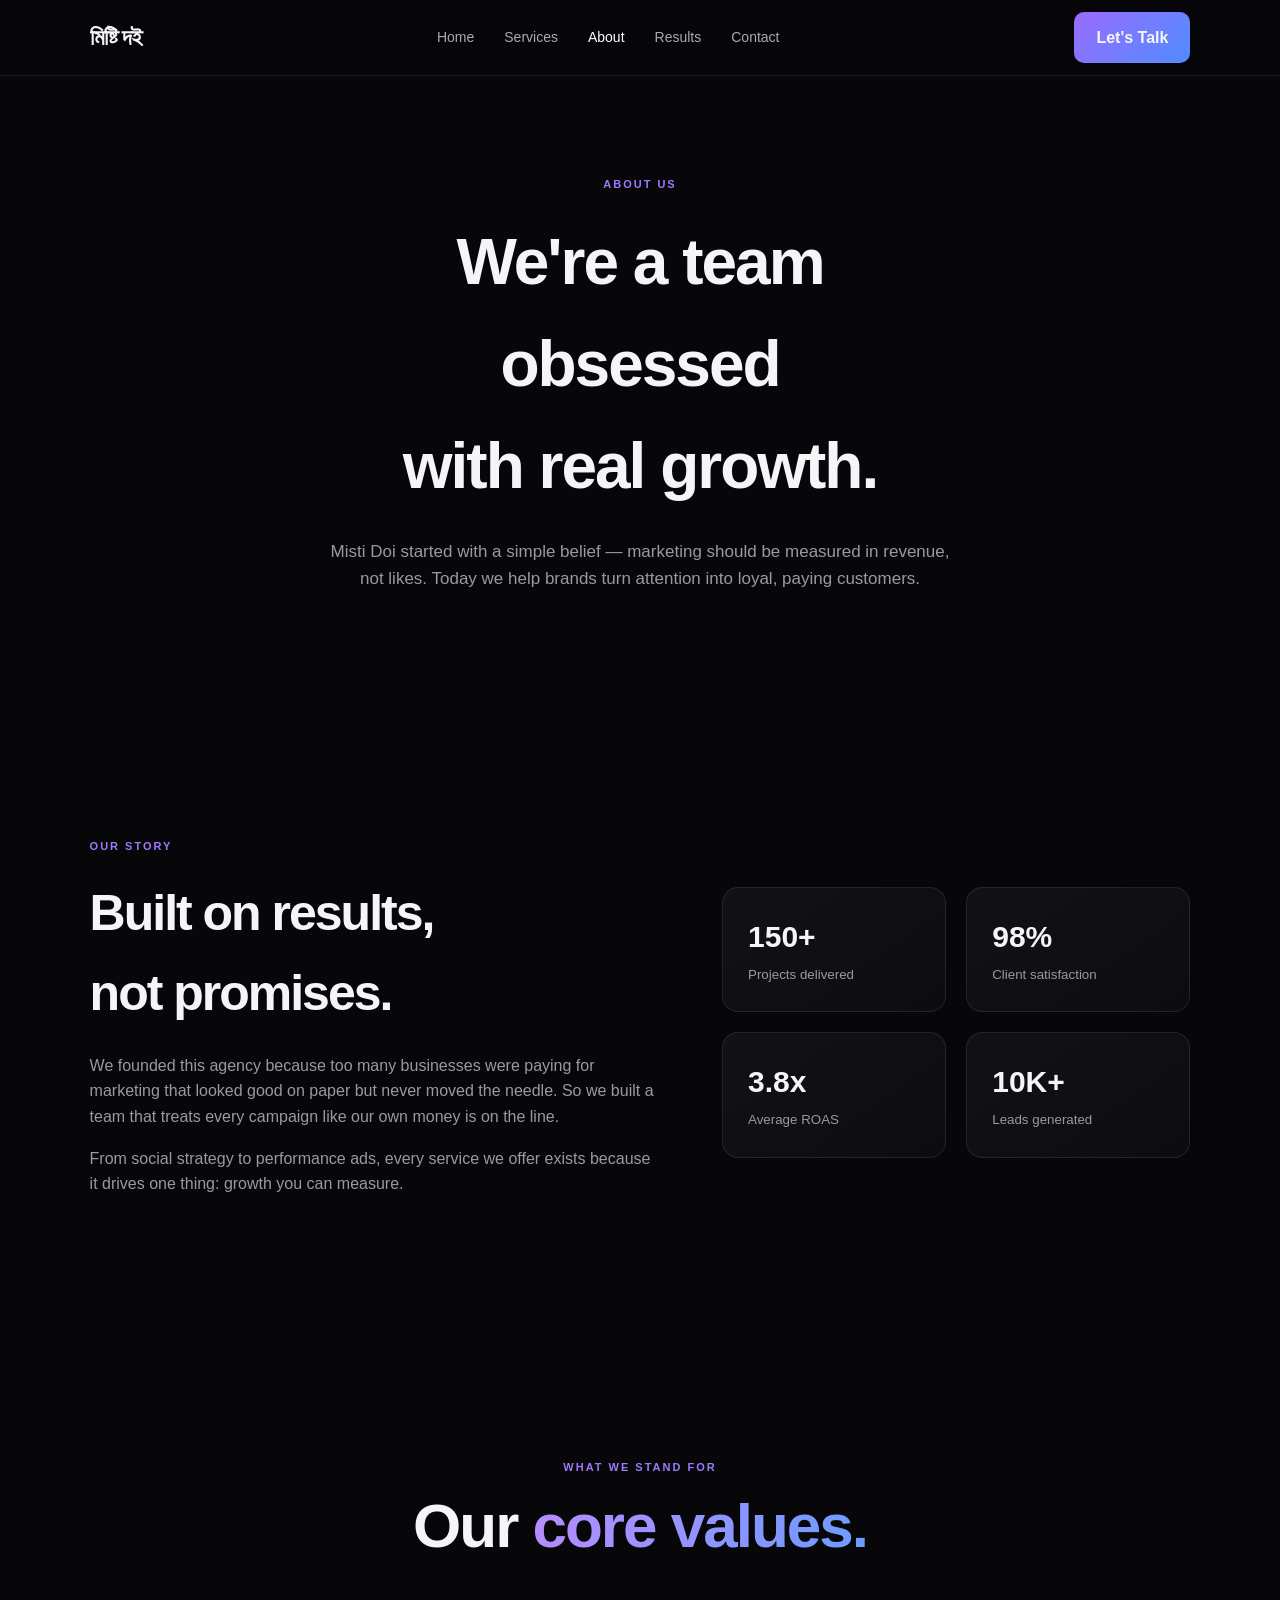
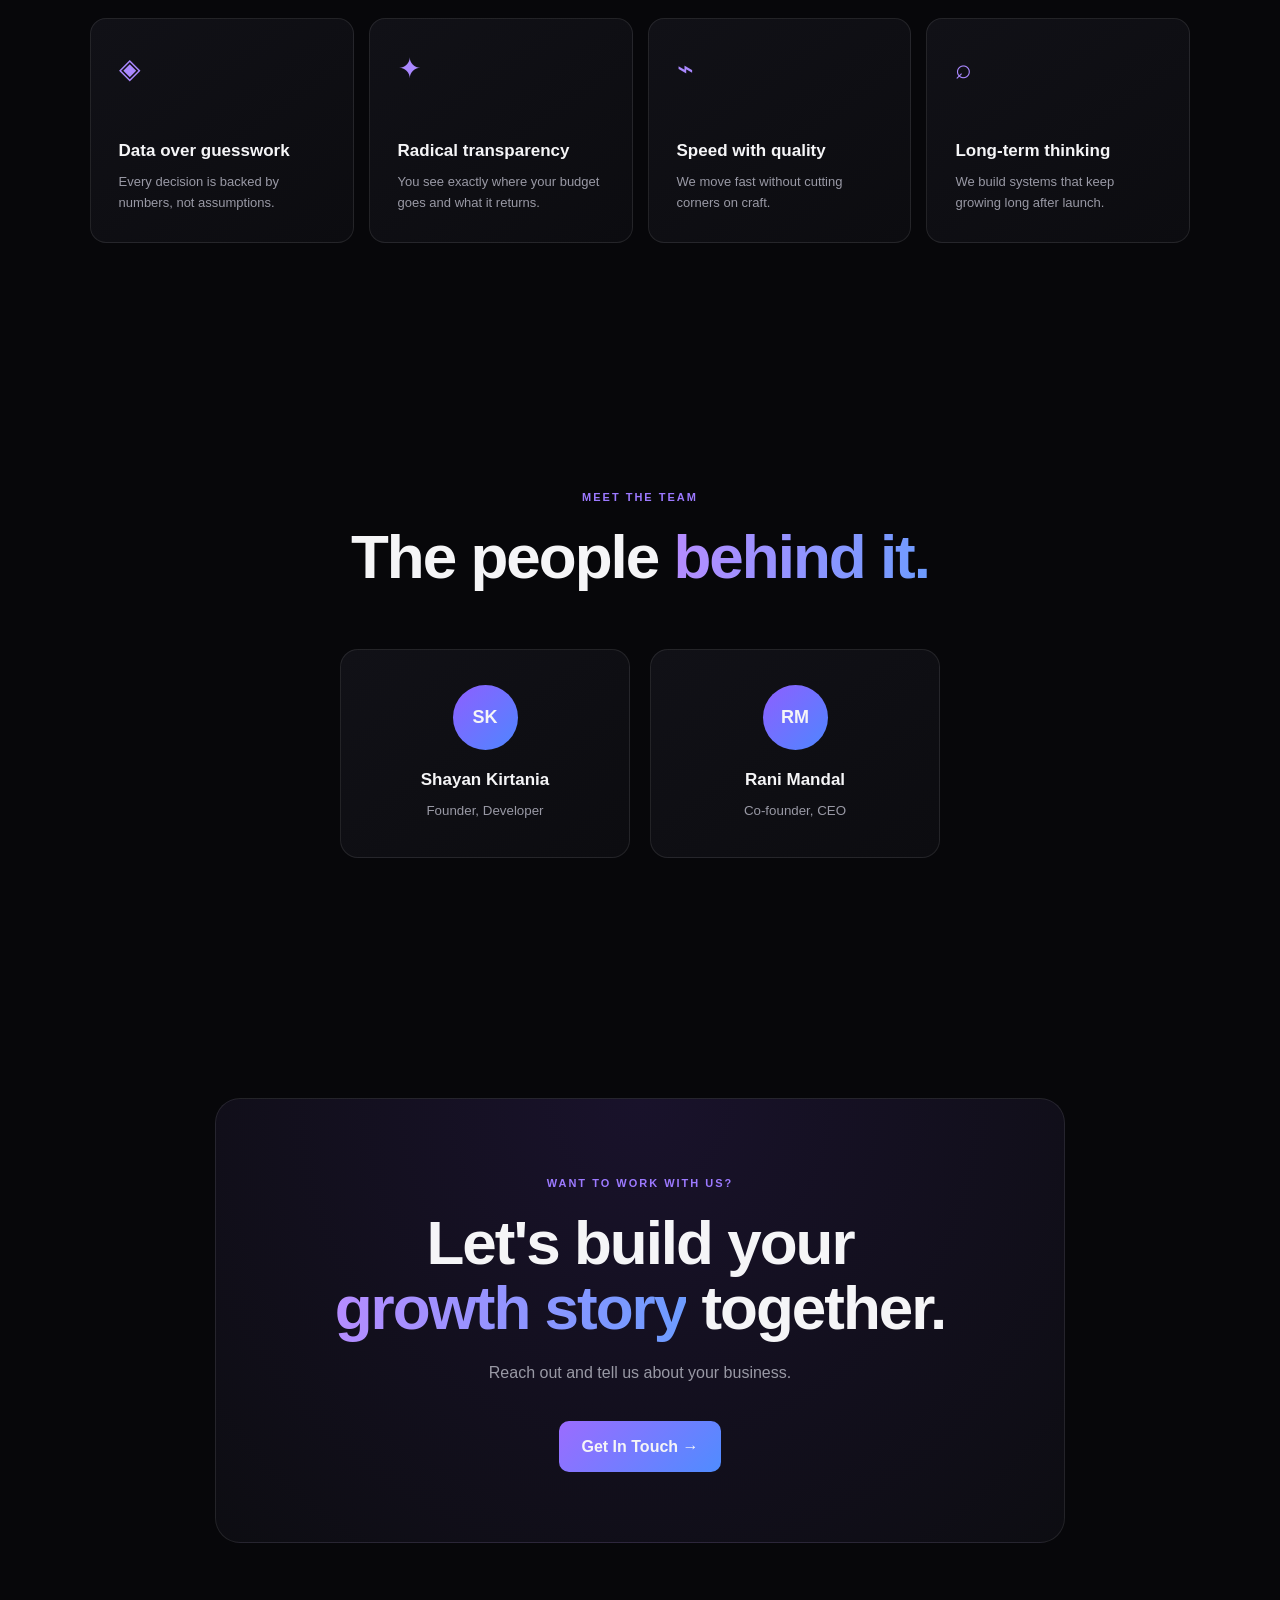
==== about.html @ 43135765 "Add dedicated About page" ====
<!DOCTYPE html>
<html lang="en">
<head>
    <meta charset="UTF-8">
    <meta name="viewport" content="width=device-width, initial-scale=1.0">
    <meta name="description" content="About Misti Doi - our story, mission and the team behind your growth.">
    <title>About Us — Misti Doi</title>
    <link rel="stylesheet" href="style.css">
</head>

<body>

<header class="navbar">
    <a href="index.html" class="logo">মিষ্টি দই</a>

    <nav id="nav">
        <a href="index.html#home">Home</a>
        <a href="index.html#services">Services</a>
        <a href="about.html" class="active-link">About</a>
        <a href="index.html#results">Results</a>
        <a href="index.html#contact">Contact</a>
    </nav>

    <a href="index.html#contact" class="nav-btn">Let's Talk</a>

    <button class="menu-btn" id="menuBtn">☰</button>
</header>


<main>

<section class="about-hero section">
    <span class="eyebrow">ABOUT US</span>
    <h1>
        We're a team obsessed<br>
        with <span>real growth.</span>
    </h1>
    <p>
        Misti Doi started with a simple belief — marketing should be measured
        in revenue, not likes. Today we help brands turn attention into
        loyal, paying customers.
    </p>
</section>


<section class="story section">
    <div class="story-content">
        <span class="eyebrow">OUR STORY</span>
        <h2>Built on results,<br><span>not promises.</span></h2>
        <p>
            We founded this agency because too many businesses were paying
            for marketing that looked good on paper but never moved the
            needle. So we built a team that treats every campaign like our
            own money is on the line.
        </p>
        <p>
            From social strategy to performance ads, every service we offer
            exists because it drives one thing: growth you can measure.
        </p>
    </div>

    <div class="story-stats">
        <div>
            <strong>150+</strong>
            <small>Projects delivered</small>
        </div>
        <div>
            <strong>98%</strong>
            <small>Client satisfaction</small>
        </div>
        <div>
            <strong>3.8x</strong>
            <small>Average ROAS</small>
        </div>
        <div>
            <strong>10K+</strong>
            <small>Leads generated</small>
        </div>
    </div>
</section>


<section class="values section">
    <div class="section-heading centered">
        <span class="eyebrow">WHAT WE STAND FOR</span>
        <h2>Our <span>core values.</span></h2>
    </div>

    <div class="values-grid">

        <div class="value-card">
            <div class="icon">◈</div>
            <h3>Data over guesswork</h3>
            <p>Every decision is backed by numbers, not assumptions.</p>
        </div>

        <div class="value-card">
            <div class="icon">✦</div>
            <h3>Radical transparency</h3>
            <p>You see exactly where your budget goes and what it returns.</p>
        </div>

        <div class="value-card">
            <div class="icon">⌁</div>
            <h3>Speed with quality</h3>
            <p>We move fast without cutting corners on craft.</p>
        </div>

        <div class="value-card">
            <div class="icon">⌕</div>
            <h3>Long-term thinking</h3>
            <p>We build systems that keep growing long after launch.</p>
        </div>

    </div>
</section>


<section class="team section">
    <div class="section-heading centered">
        <span class="eyebrow">MEET THE TEAM</span>
        <h2>The people <span>behind it.</span></h2>
    </div>

    <div class="team-grid">

        <div class="team-card">
            <div class="team-avatar">SK</div>
            <h3>Shayan Kirtania</h3>
            <small>Founder, Developer</small>
        </div>

        <div class="team-card">
            <div class="team-avatar">RM</div>
            <h3>Rani Mandal</h3>
            <small>Co-founder, CEO</small>
        </div>

    </div>
</section>


<section class="cta section" id="contact">
    <div class="cta-box">
        <span class="eyebrow">WANT TO WORK WITH US?</span>
        <h2>
            Let's build your<br>
            <span>growth story</span> together.
        </h2>
        <p>Reach out and tell us about your business.</p>
        <a href="index.html#contact" class="primary-btn">Get In Touch →</a>
    </div>
</section>

</main>

<script src="script.js"></script>
</body>
</html>
---- style.css ----
*{margin:0;padding:0;box-sizing:border-box}
html{scroll-behavior:smooth}
body{background:#07070a;color:#f5f5f7;font-family:Arial,sans-serif;line-height:1.6;overflow-x:hidden}
a{text-decoration:none;color:inherit}

:root{
--bg:#07070a;
--card:#111118;
--text:#f5f5f7;
--muted:#9999a5;
--purple:#9b6cff;
--blue:#4f8cff;
--border:rgba(255,255,255,.09)
}

.navbar{
height:76px;padding:0 7%;display:flex;align-items:center;
justify-content:space-between;position:fixed;top:0;left:0;right:0;
z-index:100;background:rgba(7,7,10,.8);backdrop-filter:blur(18px);
border-bottom:1px solid var(--border)
}

.logo{font-size:23px;font-weight:900;letter-spacing:-1px}
.logo span{color:var(--purple)}

nav{display:flex;gap:30px}
nav a{color:#aaa;font-size:14px;transition:.3s}
nav a:hover{color:white}

.nav-btn,.primary-btn{
background:linear-gradient(135deg,var(--purple),var(--blue));
padding:13px 22px;border-radius:10px;font-weight:bold;
display:inline-block;transition:.3s
}

.nav-btn:hover,.primary-btn:hover{
transform:translateY(-3px);
box-shadow:0 15px 35px rgba(120,90,255,.35)
}

.menu-btn{display:none;background:none;border:0;color:white;font-size:26px}

.hero{
min-height:100vh;padding:150px 7% 80px;display:grid;
grid-template-columns:1.05fr .95fr;align-items:center;gap:50px
}

.badge{
display:inline-flex;gap:10px;align-items:center;padding:8px 13px;
border:1px solid var(--border);background:rgba(255,255,255,.03);
border-radius:30px;color:#bbb;font-size:12px;margin-bottom:24px
}

.badge span{
width:7px;height:7px;border-radius:50%;background:#69e59a;
box-shadow:0 0 12px #69e59a
}

.hero h1{
font-size:clamp(48px,7vw,84px);
line-height:.98;letter-spacing:-4px
}

.hero h1 span,
.section-heading h2 span,
.about-content h2 span,
.cta h2 span{
background:linear-gradient(100deg,#b78cff,#6c9cff);
-webkit-background-clip:text;color:transparent
}

.hero-content>p{
color:var(--muted);max-width:600px;margin:28px 0;font-size:17px
}

.hero-buttons{display:flex;gap:14px;flex-wrap:wrap}

.secondary-btn{
padding:13px 22px;border:1px solid var(--border);
border-radius:10px;color:#ddd
}

.trust{display:flex;gap:35px;margin-top:55px}
.trust div{display:flex;flex-direction:column}
.trust strong{font-size:24px}
.trust small{color:var(--muted)}

.hero-visual{
min-height:500px;display:flex;justify-content:center;
align-items:center;position:relative
}

.glow{
width:330px;height:330px;position:absolute;border-radius:50%;
background:linear-gradient(135deg,#8a52ff,#347dff);
filter:blur(80px);opacity:.2
}

.dashboard{
width:min(430px,90%);padding:25px;border:1px solid var(--border);
background:rgba(18,18,25,.9);border-radius:22px;
box-shadow:0 30px 80px rgba(0,0,0,.5);transform:rotate(-4deg);
z-index:2
}

.dash-top,.growth{display:flex;justify-content:space-between}
.dash-top{color:#ccc;font-size:13px}
.live{color:#65e39b}

.chart{
height:210px;display:flex;align-items:end;gap:12px;margin:35px 0 25px
}

.bar{
flex:1;border-radius:7px 7px 2px 2px;
background:linear-gradient(to top,#5740c9,#9f77ff);
animation:grow 1.5s ease forwards;transform-origin:bottom
}

.b1{height:35%}.b2{height:48%}.b3{height:42%}
.b4{height:62%}.b5{height:55%}.b6{height:78%}.b7{height:95%}

@keyframes grow{from{transform:scaleY(0)}to{transform:scaleY(1)}}

.growth{
border-top:1px solid var(--border);padding-top:18px;color:#aaa
}

.growth strong{color:#7ee4a5}

.floating-card{
position:absolute;display:flex;align-items:center;gap:12px;
background:#15151d;border:1px solid var(--border);
padding:14px;border-radius:13px;z-index:3;
box-shadow:0 20px 50px rgba(0,0,0,.4)
}

.floating-card span{
width:38px;height:38px;display:grid;place-items:center;
border-radius:10px;background:rgba(140,100,255,.15);
color:#b38cff;font-size:20px
}

.floating-card div{display:flex;flex-direction:column}
.floating-card strong{font-size:13px}
.floating-card small{color:#888}
.card-one{top:90px;right:0}
.card-two{bottom:80px;left:0}

.brands{
border-top:1px solid var(--border);border-bottom:1px solid var(--border);
padding:30px 7%;text-align:center
}

.brands p{
font-size:10px;color:#777;letter-spacing:2px;margin-bottom:22px
}

.brand-row{
display:flex;justify-content:space-around;flex-wrap:wrap;
gap:20px;color:#555;font-size:17px;font-weight:800
}

.section{padding:120px 7%}

.section-heading{
display:flex;justify-content:space-between;gap:50px;
align-items:end;margin-bottom:60px
}

.eyebrow{
color:#9c79ff;font-size:11px;letter-spacing:2px;font-weight:bold
}

.section-heading h2,.about-content h2,.cta h2{
font-size:clamp(38px,5vw,62px);
line-height:1.05;letter-spacing:-2px;margin-top:15px
}

.section-heading>p{color:var(--muted);max-width:400px}

.services-grid{
display:grid;grid-template-columns:repeat(4,1fr);gap:15px
}

.service-card{
padding:30px;min-height:290px;border:1px solid var(--border);
border-radius:18px;background:linear-gradient(145deg,#111117,#0c0c10);
transition:.35s
}

.service-card:hover{
transform:translateY(-8px);
border-color:rgba(150,110,255,.5)
}

.icon{font-size:28px;color:#aa88ff;margin-bottom:45px}
.service-card h3{font-size:20px;margin-bottom:12px}
.service-card p{color:var(--muted);font-size:14px}
.service-card a{display:inline-block;margin-top:25px;color:#aa8aff;font-size:13px}

.about{
display:grid;grid-template-columns:1fr 1fr;
gap:100px;align-items:center
}

.about-visual{
height:500px;position:relative;display:grid;place-items:center
}

.orbit{
width:350px;height:350px;border:1px solid rgba(150,110,255,.35);
border-radius:50%;position:relative;
box-shadow:0 0 100px rgba(120,80,255,.1)
}

.orbit:before,.orbit:after{
content:"";position:absolute;border:1px solid rgba(150,110,255,.2);
border-radius:50%;inset:35px
}

.orbit:after{inset:80px}

.orbit-center{
position:absolute;inset:0;margin:auto;width:90px;height:90px;
display:grid;place-items:center;border-radius:50%;
background:linear-gradient(135deg,#9d6dff,#527eff);
font-size:40px;font-weight:900;
box-shadow:0 0 60px rgba(130,90,255,.4)
}

.mini-stat{
position:absolute;padding:15px 20px;background:#13131a;
border:1px solid var(--border);border-radius:12px;
display:flex;flex-direction:column
}

.stat-one{top:50px;right:0}
.stat-two{bottom:60px;left:0}
.mini-stat strong{font-size:21px}
.mini-stat small{color:var(--muted)}

.about-content>p{
color:var(--muted);max-width:550px;margin:25px 0
}

.check-list{
display:grid;gap:14px;color:#ccc;margin:30px 0
}

.check-list div{
padding:13px 0;border-bottom:1px solid var(--border)
}

.centered{display:block;text-align:center}
.centered p{margin:20px auto 0}

.results{
background:#0c0c11;border-top:1px solid var(--border);
border-bottom:1px solid var(--border)
}

.results-grid{
display:grid;grid-template-columns:repeat(4,1fr);
border:1px solid var(--border)
}

.results-grid div{
padding:45px 25px;border-right:1px solid var(--border);
text-align:center
}

.results-grid div:last-child{border:0}

.results-grid strong{
display:block;font-size:48px;
background:linear-gradient(100deg,#b78cff,#6c9cff);
-webkit-background-clip:text;color:transparent
}

.results-grid span{color:var(--muted);font-size:13px}

.testimonial{
max-width:950px;margin:auto;text-align:center
}

.quote{font-size:90px;line-height:.5;color:#8661dd}

blockquote{
font-size:clamp(26px,4vw,43px);
line-height:1.2;margin:25px 0 35px
}

.client{
display:flex;justify-content:center;align-items:center;gap:12px
}

.avatar{
width:45px;height:45px;border-radius:50%;
display:grid;place-items:center;
background:linear-gradient(135deg,#8e5fff,#4e86ff);
font-size:13px;font-weight:bold
}

.client div:last-child{
display:flex;flex-direction:column;text-align:left
}

.client small{color:var(--muted)}

.cta{text-align:center}

.cta-box{
max-width:850px;margin:auto;padding:70px 30px;
border:1px solid var(--border);border-radius:25px;
background:radial-gradient(circle at top,#19122b,#0d0d12)
}

.cta-box>p{color:var(--muted);margin:20px 0 35px}

form{max-width:550px;margin:auto;display:grid;gap:12px}

input,textarea{
width:100%;padding:15px;border:1px solid var(--border);
border-radius:9px;background:rgba(255,255,255,.04);
color:white;outline:none;font:inherit
}

textarea{min-height:130px;resize:vertical}

input:focus,textarea:focus{border-color:#8b67e9}

form button{border:0;cursor:pointer;font:inherit;color:white}

#formMessage{color:#75dfa0;margin-top:15px}

footer{
padding:45px 7% 25px;border-top:1px solid var(--border)
}

.footer-top,.footer-bottom{
display:flex;justify-content:space-between;gap:20px
}

.footer-top p{color:var(--muted);margin-top:8px}

.footer-links{
display:flex;gap:25px;color:#999;font-size:13px
}

.footer-bottom{
margin-top:45px;padding-top:20px;
border-top:1px solid var(--border);
color:#555;font-size:11px
}

@media(max-width:900px){

.navbar{padding:0 5%}
nav,.nav-btn{display:none}
.menu-btn{display:block}

nav.active{
display:flex;position:absolute;top:76px;left:0;right:0;
padding:25px;background:#0b0b0f;flex-direction:column;
border-bottom:1px solid var(--border)
}

.hero{
grid-template-columns:1fr;padding-left:5%;padding-right:5%
}

.hero-visual{min-height:430px}
.section{padding:85px 5%}
.section-heading{display:block}
.section-heading>p{margin-top:20px}

.services-grid{grid-template-columns:repeat(2,1fr)}
.about{grid-template-columns:1fr;gap:40px}
.results-grid{grid-template-columns:repeat(2,1fr)}

}

@media(max-width:600px){

.hero h1{letter-spacing:-2px}
.trust{gap:20px}
.trust strong{font-size:20px}

.services-grid{grid-template-columns:1fr}
.service-card{min-height:auto}

.about-visual{height:400px}
.orbit{width:280px;height:280px}

.results-grid{grid-template-columns:1fr}

.results-grid div{
border-right:0;border-bottom:1px solid var(--border)
}

.footer-top,.footer-bottom{flex-direction:column}
.footer-links{flex-wrap:wrap}

.card-one{right:-5px}
.card-two{left:-5px}

}
.about-hero{
  padding-top:170px;text-align:center;max-width:800px;margin:auto
}

.about-hero h1{
  font-size:clamp(38px,6vw,64px);margin:15px 0 20px;letter-spacing:-2px
}

.about-hero>p{color:var(--muted);font-size:17px}

.story{
  display:grid;grid-template-columns:1.1fr .9fr;gap:60px;align-items:center
}

.story-content h2{
  font-size:clamp(32px,4.5vw,50px);margin:15px 0 20px;letter-spacing:-2px
}

.story-content p{color:var(--muted);margin-bottom:16px}

.story-stats{
  display:grid;grid-template-columns:1fr 1fr;gap:20px
}

.story-stats div{
  padding:25px;border:1px solid var(--border);border-radius:16px;
  background:linear-gradient(145deg,#111117,#0c0c10)
}

.story-stats strong{display:block;font-size:30px}
.story-stats small{color:var(--muted)}

.values-grid{
  display:grid;grid-template-columns:repeat(4,1fr);gap:15px
}

.value-card{
  padding:28px;border:1px solid var(--border);border-radius:16px;
  background:linear-gradient(145deg,#111117,#0c0c10);transition:.3s
}

.value-card:hover{
  transform:translateY(-6px);border-color:rgba(150,110,255,.5)
}

.value-card h3{font-size:17px;margin:16px 0 8px}
.value-card p{color:var(--muted);font-size:13px}

.team-grid{
  display:grid;grid-template-columns:repeat(2,1fr);gap:20px;max-width:600px;margin:auto
}

.team-card{
  padding:35px;text-align:center;border:1px solid var(--border);
  border-radius:18px;background:linear-gradient(145deg,#111117,#0c0c10)
}

.team-avatar{
  width:65px;height:65px;margin:0 auto 16px;border-radius:50%;
  display:grid;place-items:center;font-weight:bold;font-size:18px;
  background:linear-gradient(135deg,#8e5fff,#4e86ff)
}

.team-card h3{font-size:17px;margin-bottom:4px}
.team-card small{color:var(--muted)}

.active-link{color:white!important}

@media(max-width:900px){
  .story{grid-template-columns:1fr}
  .values-grid{grid-template-columns:repeat(2,1fr)}
}

@media(max-width:600px){
  .story-stats{grid-template-columns:1fr}
  .values-grid{grid-template-columns:1fr}
  .team-grid{grid-template-columns:1fr}
}
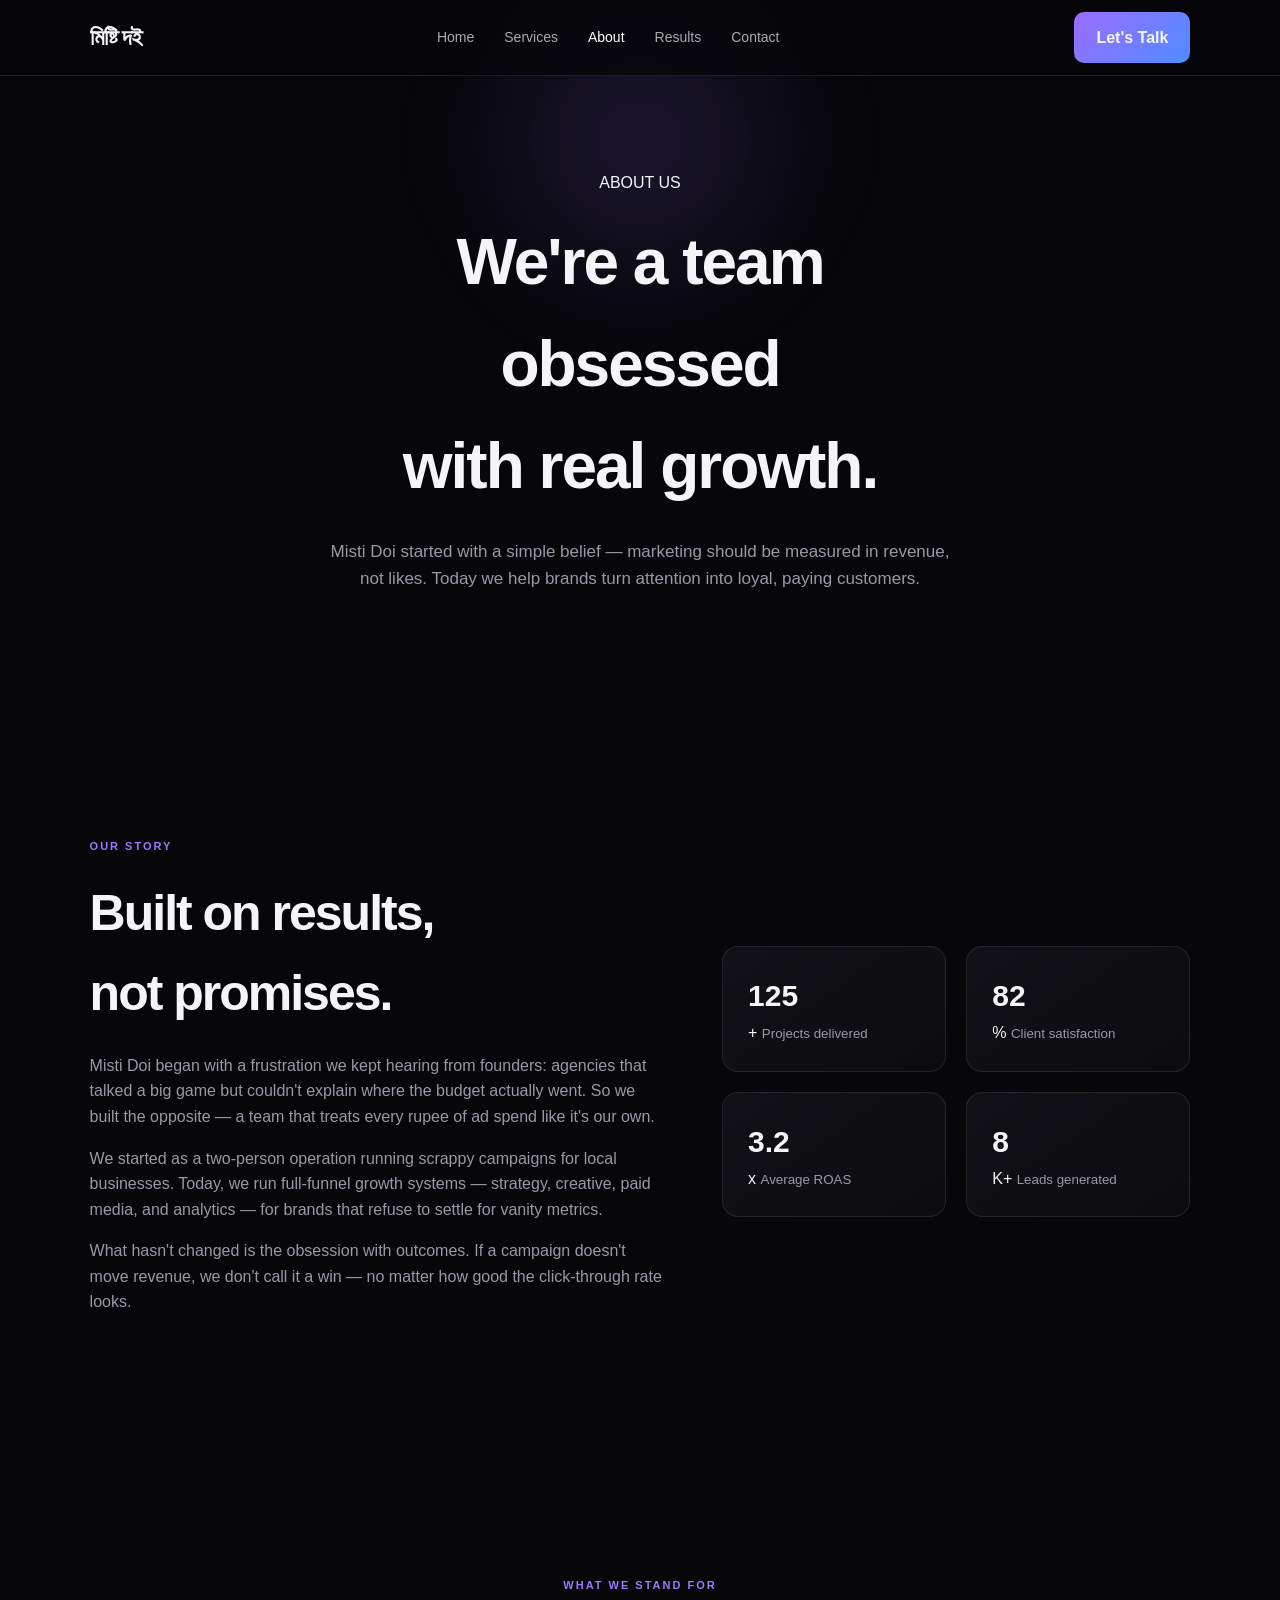
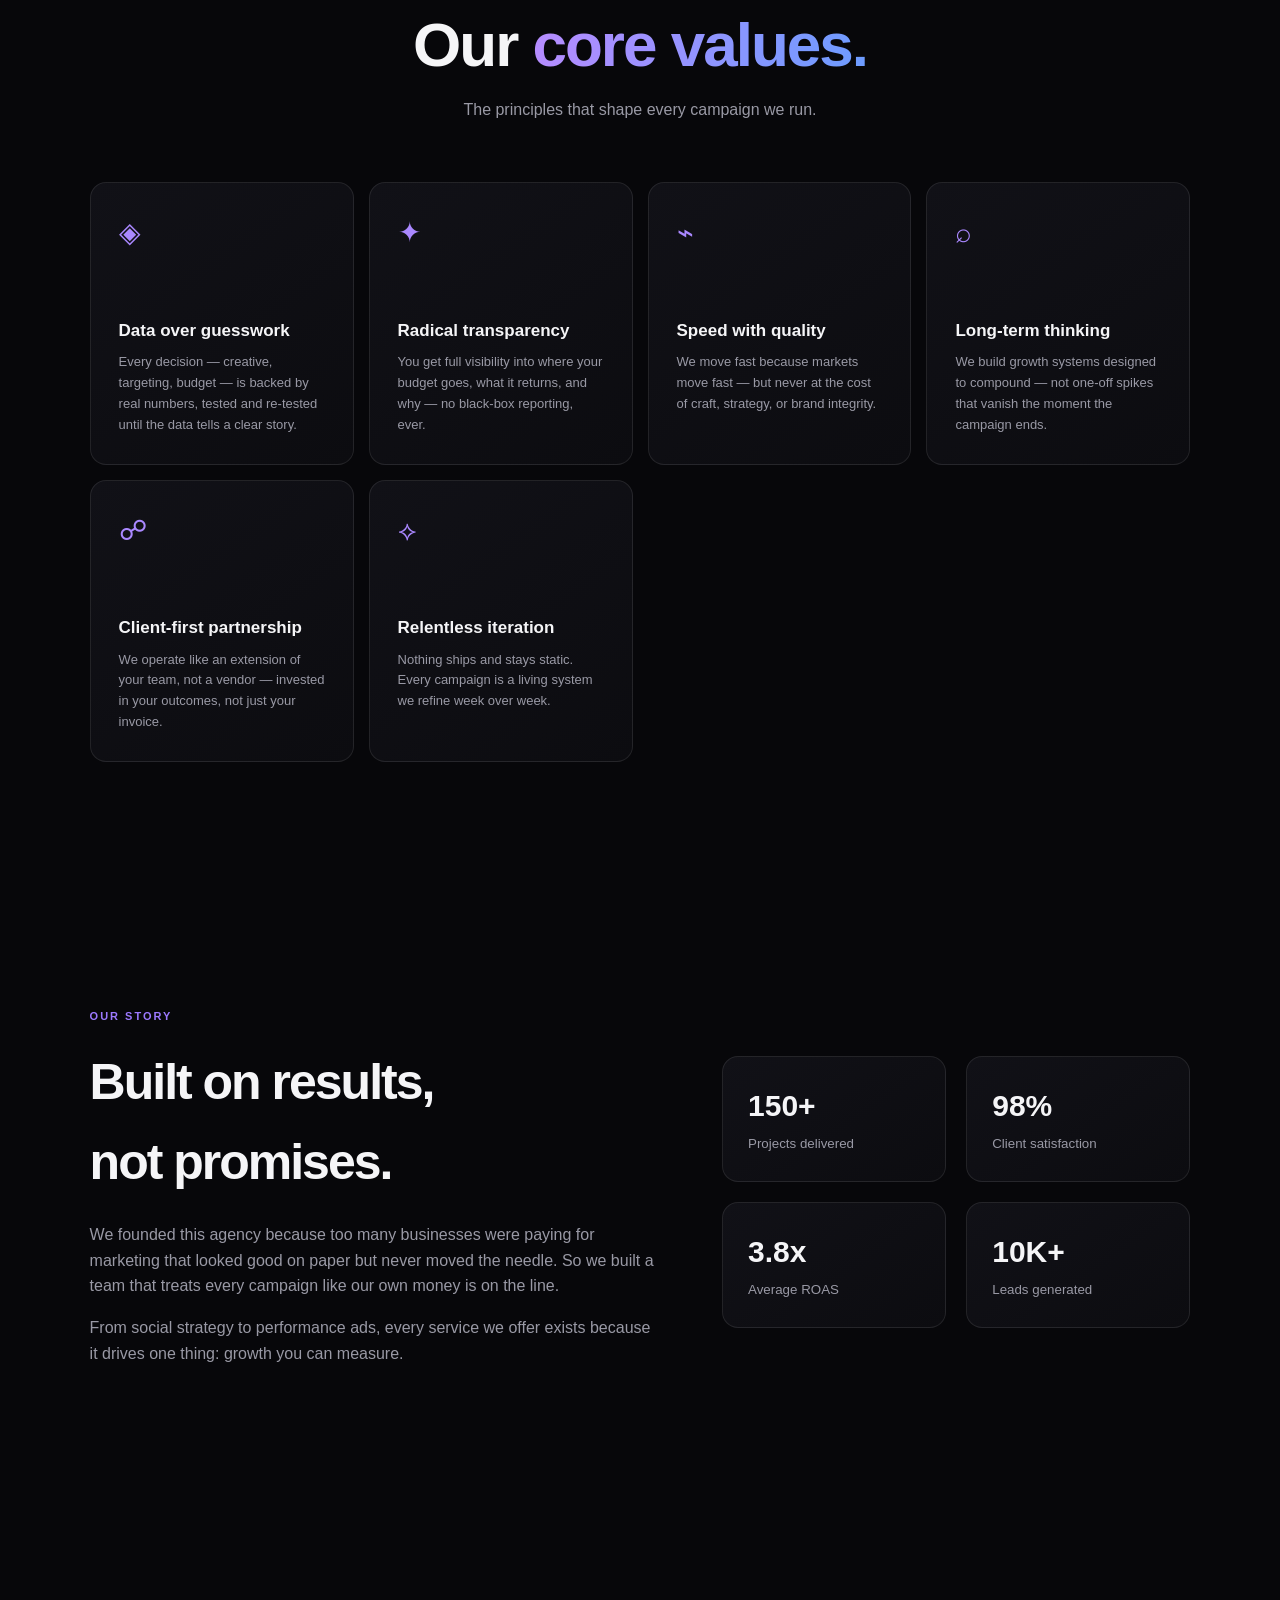
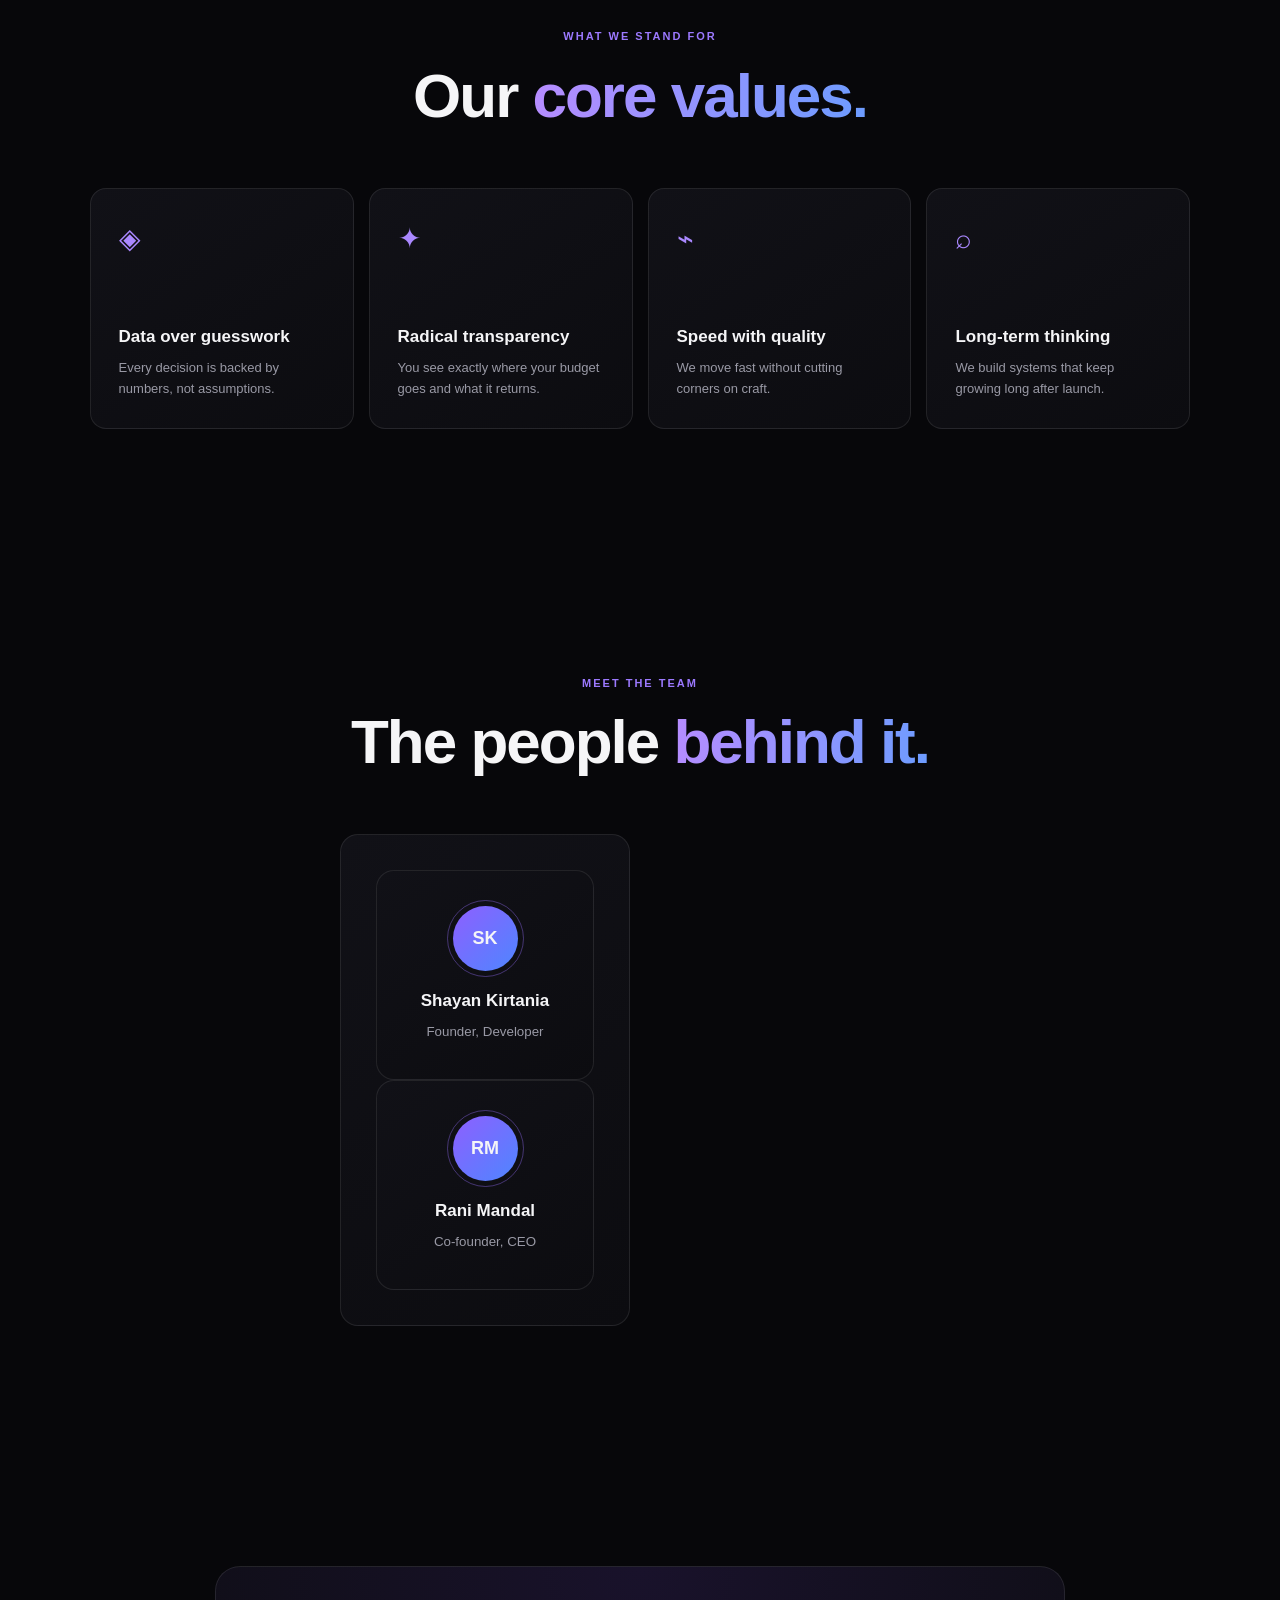
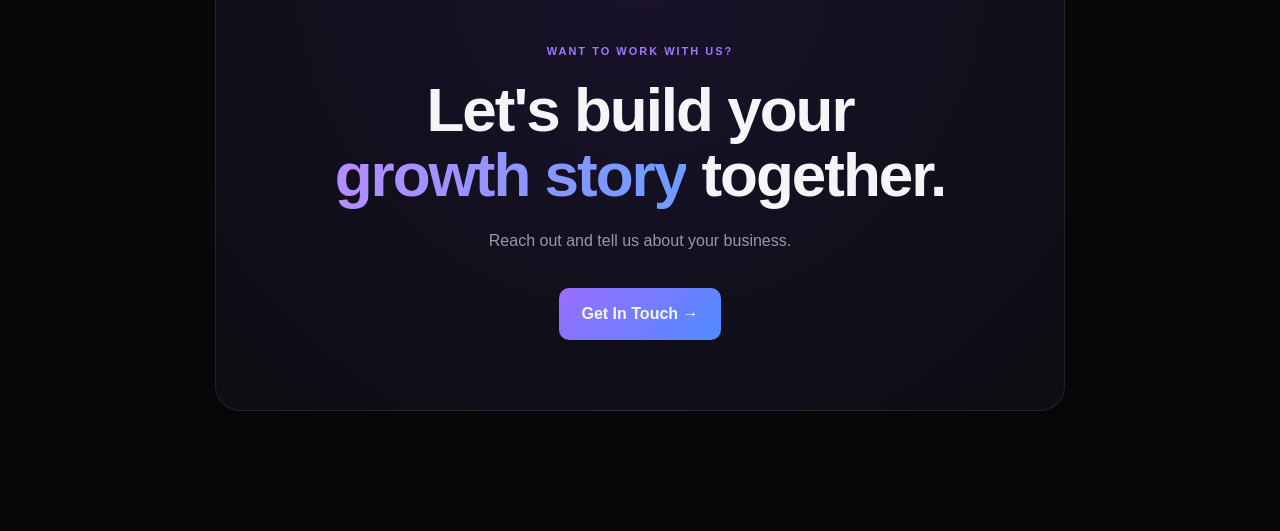
==== commit 67889686: "Add animations and expanded content to About page" ====
--- a/about.html
+++ b/about.html
@@ -29,7 +29,7 @@
 
 <main>
 
-<section class="about-hero section">
+<section class="about-hero section"
     <span class="eyebrow">ABOUT US</span>
     <h1>
         We're a team obsessed<br>
@@ -41,7 +41,98 @@
         loyal, paying customers.
     </p>
 </section>
-
+ 
+<section class="story section">
+    <div class="story-content reveal">
+        <span class="eyebrow">OUR STORY</span>
+        <h2>Built on results,<br><span>not promises.</span></h2>
+        <p>
+            Misti Doi began with a frustration we kept hearing from founders:
+            agencies that talked a big game but couldn't explain where the
+            budget actually went. So we built the opposite — a team that
+            treats every rupee of ad spend like it's our own.
+        </p>
+        <p>
+            We started as a two-person operation running scrappy campaigns
+            for local businesses. Today, we run full-funnel growth systems —
+            strategy, creative, paid media, and analytics — for brands that
+            refuse to settle for vanity metrics.
+        </p>
+        <p>
+            What hasn't changed is the obsession with outcomes. If a
+            campaign doesn't move revenue, we don't call it a win — no
+            matter how good the click-through rate looks.
+        </p>
+    </div>
+
+    <div class="story-stats">
+        <div class="reveal" style="--d:0s">
+            <strong class="counter" data-target="150">0</strong><span>+</span>
+            <small>Projects delivered</small>
+        </div>
+        <div class="reveal" style="--d:.1s">
+            <strong class="counter" data-target="98">0</strong><span>%</span>
+            <small>Client satisfaction</small>
+        </div>
+        <div class="reveal" style="--d:.2s">
+            <strong class="counter" data-target="3.8" data-decimal="1">0</strong><span>x</span>
+            <small>Average ROAS</small>
+        </div>
+        <div class="reveal" style="--d:.3s">
+            <strong class="counter" data-target="10">0</strong><span>K+</span>
+            <small>Leads generated</small>
+        </div>
+    </div>
+</section>
+
+
+<section class="values section">
+    <div class="section-heading centered reveal">
+        <span class="eyebrow">WHAT WE STAND FOR</span>
+        <h2>Our <span>core values.</span></h2>
+        <p>The principles that shape every campaign we run.</p>
+    </div>
+
+    <div class="values-grid">
+
+        <div class="value-card reveal" style="--d:0s">
+            <div class="icon">◈</div>
+            <h3>Data over guesswork</h3>
+            <p>Every decision — creative, targeting, budget — is backed by real numbers, tested and re-tested until the data tells a clear story.</p>
+        </div>
+
+        <div class="value-card reveal" style="--d:.1s">
+            <div class="icon">✦</div>
+            <h3>Radical transparency</h3>
+            <p>You get full visibility into where your budget goes, what it returns, and why — no black-box reporting, ever.</p>
+        </div>
+
+        <div class="value-card reveal" style="--d:.2s">
+            <div class="icon">⌁</div>
+            <h3>Speed with quality</h3>
+            <p>We move fast because markets move fast — but never at the cost of craft, strategy, or brand integrity.</p>
+        </div>
+
+        <div class="value-card reveal" style="--d:.3s">
+            <div class="icon">⌕</div>
+            <h3>Long-term thinking</h3>
+            <p>We build growth systems designed to compound — not one-off spikes that vanish the moment the campaign ends.</p>
+        </div>
+
+        <div class="value-card reveal" style="--d:.4s">
+            <div class="icon">☍</div>
+            <h3>Client-first partnership</h3>
+            <p>We operate like an extension of your team, not a vendor — invested in your outcomes, not just your invoice.</p>
+        </div>
+
+        <div class="value-card reveal" style="--d:.5s">
+            <div class="icon">⟡</div>
+            <h3>Relentless iteration</h3>
+            <p>Nothing ships and stays static. Every campaign is a living system we refine week over week.</p>
+        </div>
+
+    </div>
+</section>
 
 <section class="story section">
     <div class="story-content">
@@ -123,7 +214,7 @@
     </div>
 
     <div class="team-grid">
-
+       <div class="team-card reveal">
         <div class="team-card">
             <div class="team-avatar">SK</div>
             <h3>Shayan Kirtania</h3>
--- a/style.css
+++ b/style.css
@@ -485,3 +485,70 @@
   .team-grid{grid-template-columns:1fr}
 }
 
+/* Scroll reveal */
+.reveal{
+  opacity:0;transform:translateY(40px);
+  transition:opacity .8s ease, transform .8s ease;
+  transition-delay:var(--d,0s)
+}
+.reveal.show{opacity:1;transform:translateY(0)}
+
+/* Story stat cards get a subtle glow pulse */
+.story-stats div{
+  position:relative;overflow:hidden
+}
+.story-stats div::before{
+  content:"";position:absolute;inset:0;
+  background:radial-gradient(circle at 50% 0%,rgba(150,110,255,.15),transparent 70%);
+  opacity:0;transition:opacity .4s
+}
+.story-stats div:hover::before{opacity:1}
+.story-stats div{transition:transform .3s}
+.story-stats div:hover{transform:translateY(-5px)}
+
+/* Value cards float on hover with icon rotation */
+.value-card .icon{
+  display:inline-block;transition:transform .4s ease
+}
+.value-card:hover .icon{
+  transform:rotate(15deg) scale(1.15)
+}
+
+/* Team card avatar pulse ring */
+.team-avatar{
+  position:relative
+}
+.team-avatar::after{
+  content:"";position:absolute;inset:-6px;border-radius:50%;
+  border:1px solid rgba(150,110,255,.4);
+  animation:pulseRing 2.4s ease-out infinite
+}
+@keyframes pulseRing{
+  0%{transform:scale(.9);opacity:1}
+  100%{transform:scale(1.4);opacity:0}
+}
+
+/* Animated gradient text on hero span */
+.about-hero h1 span{
+  background-size:200% auto;
+  animation:gradientShift 4s ease infinite
+}
+@keyframes gradientShift{
+  0%{background-position:0% center}
+  50%{background-position:100% center}
+  100%{background-position:0% center}
+}
+
+/* Floating background accent */
+.about-hero{position:relative}
+.about-hero::before{
+  content:"";position:absolute;top:-60px;left:50%;
+  transform:translateX(-50%);width:400px;height:400px;
+  background:radial-gradient(circle,rgba(140,100,255,.18),transparent 70%);
+  filter:blur(40px);z-index:-1;
+  animation:floatGlow 6s ease-in-out infinite
+}
+@keyframes floatGlow{
+  0%,100%{transform:translate(-50%,0)}
+  50%{transform:translate(-50%,20px)}
+}
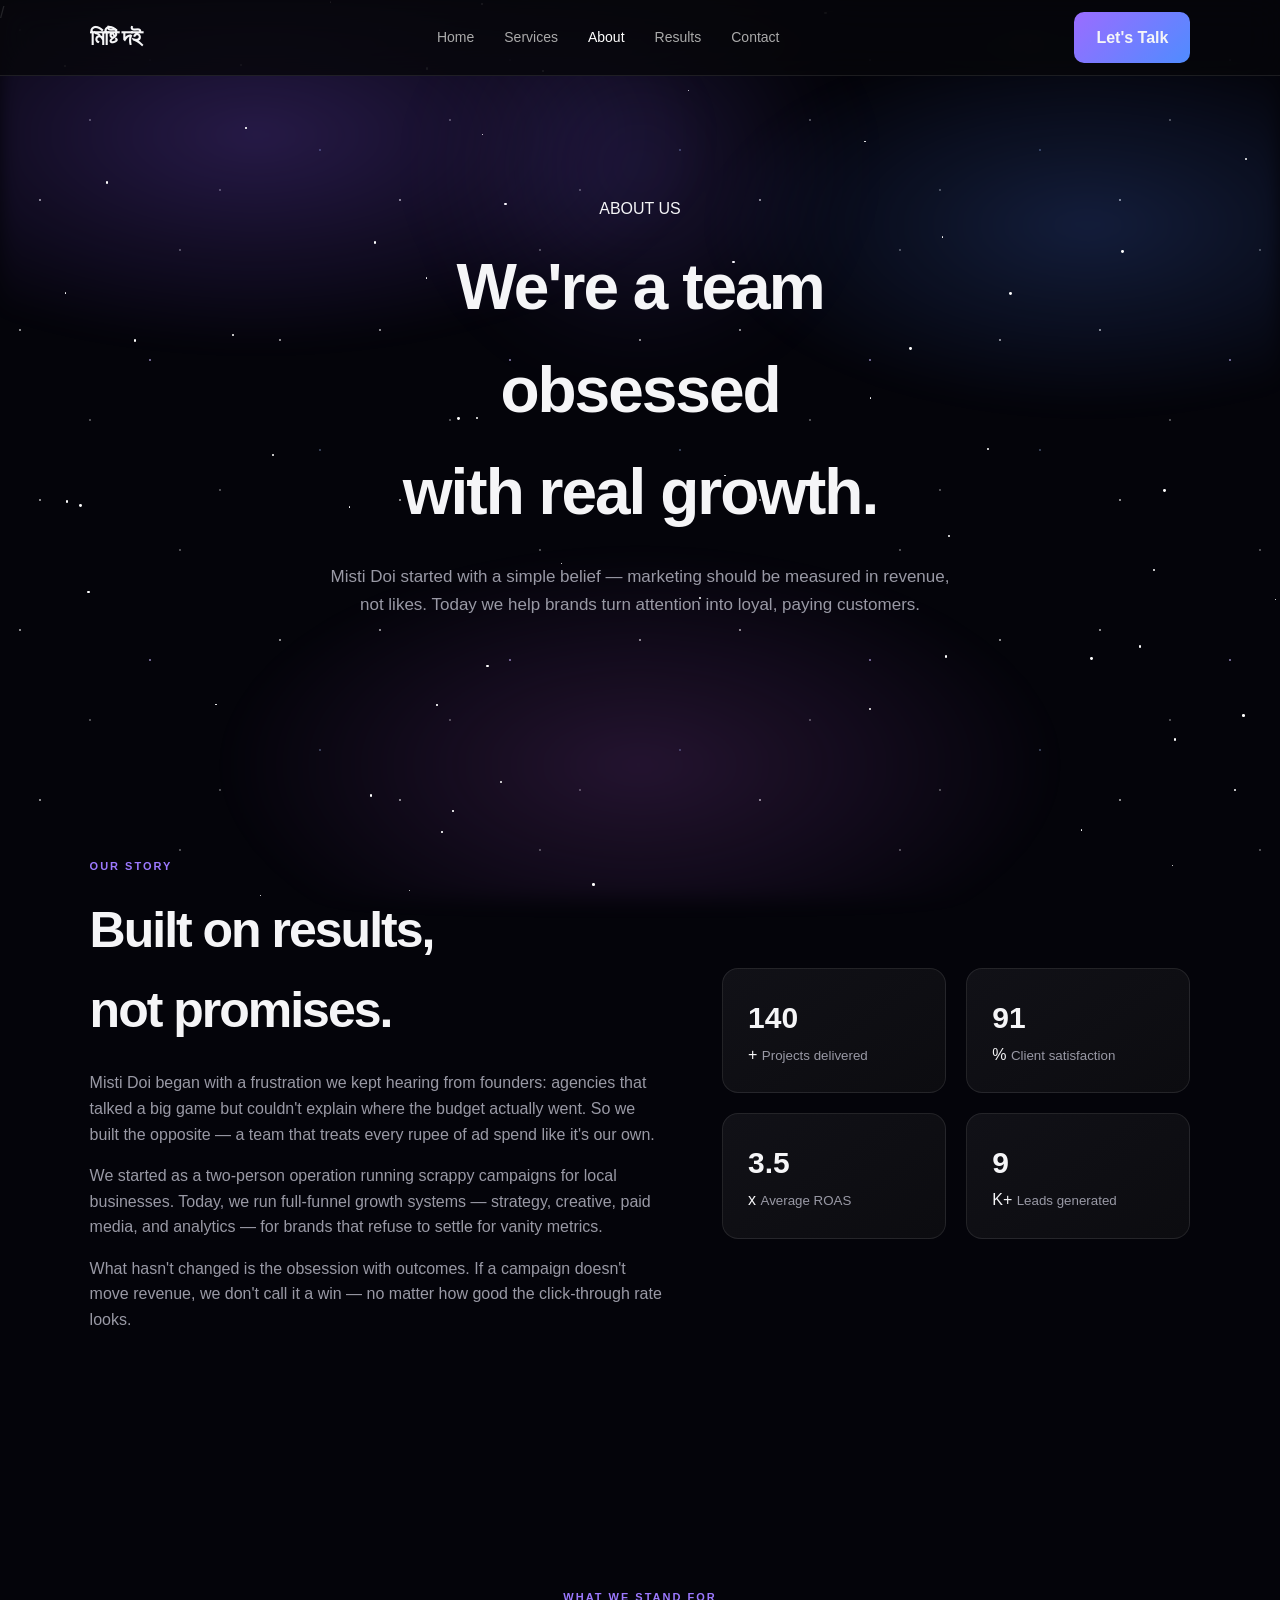
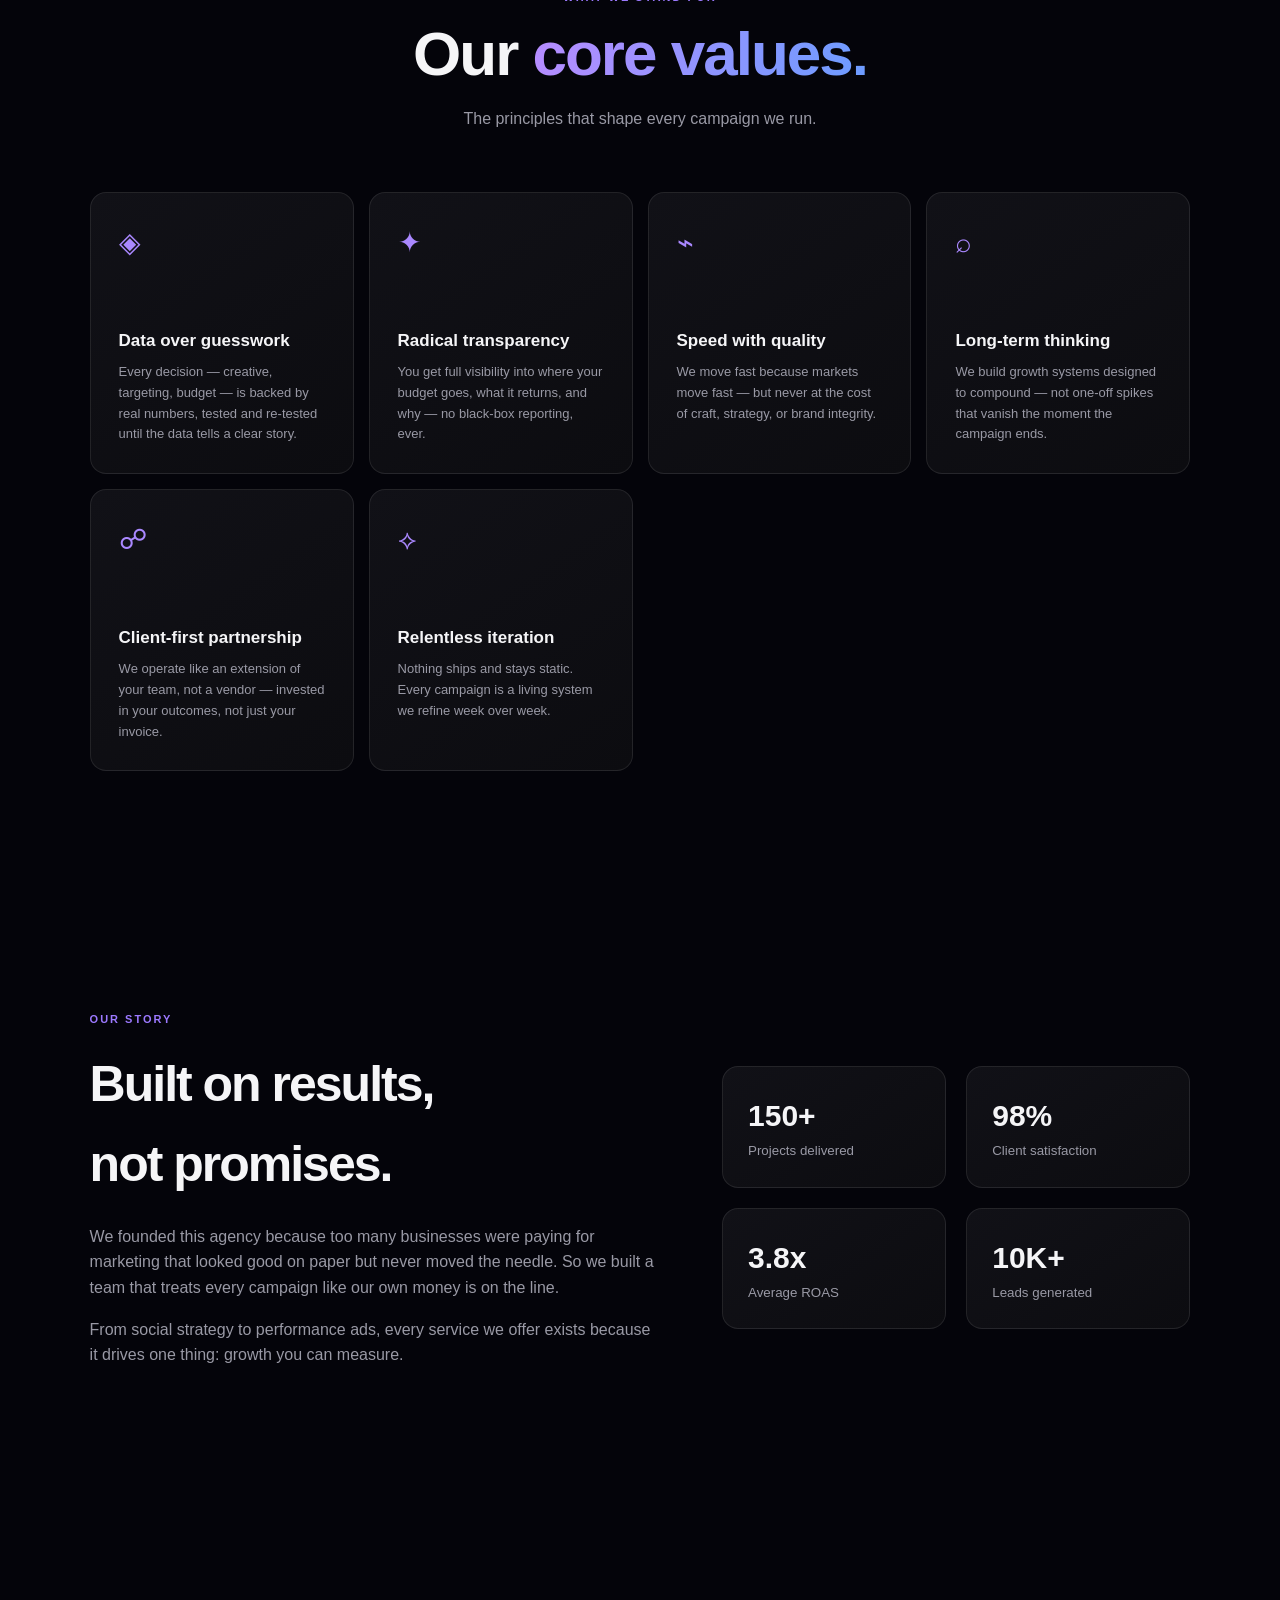
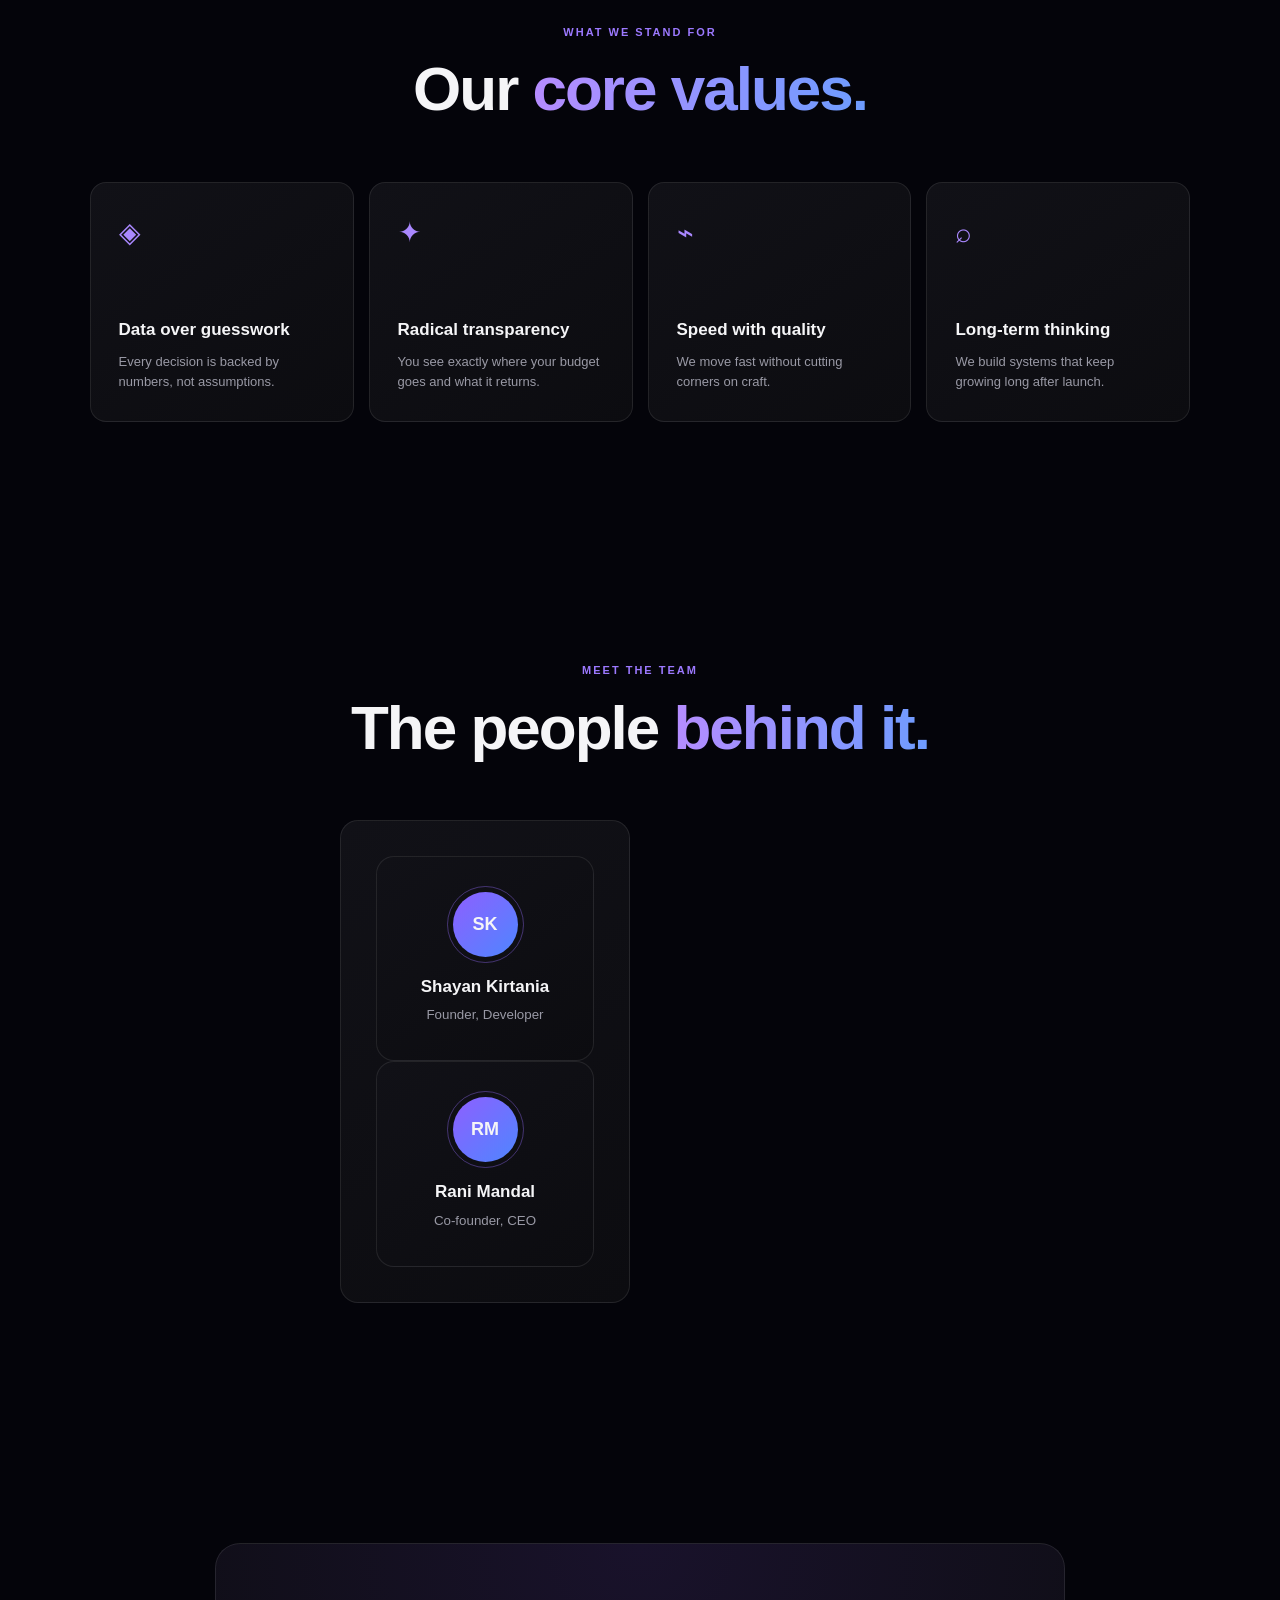
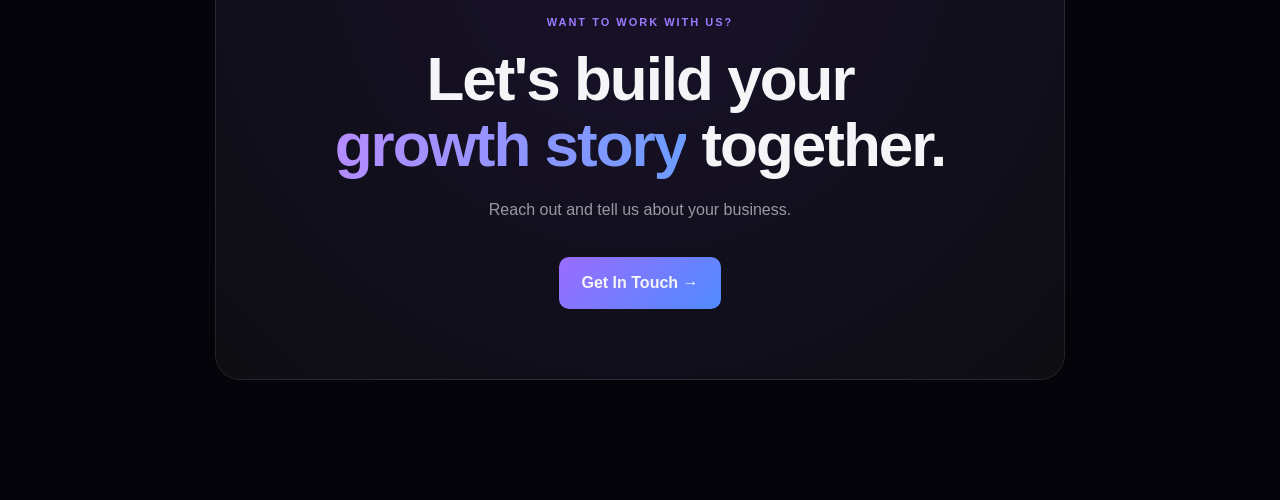
==== commit f2b3ad2f: "Add galaxy starfield theme to About page" ====
--- a/about.html
+++ b/about.html
@@ -1,4 +1,4 @@
-<!DOCTYPE html>
+/<!DOCTYPE html>
 <html lang="en">
 <head>
     <meta charset="UTF-8">
@@ -8,7 +8,7 @@
     <link rel="stylesheet" href="style.css">
 </head>
 
-<body>
+<body class="galaxy">
 
 <header class="navbar">
     <a href="index.html" class="logo">মিষ্টি দই</a>
@@ -245,7 +245,37 @@
 
 </main>
 
+<script>
+// Twinkling stars
+for (let i = 0; i < 60; i++) {
+    const star = document.createElement("div");
+    star.className = "twinkle";
+    const size = Math.random() * 2 + 1;
+    star.style.width = size + "px";
+    star.style.height = size + "px";
+    star.style.top = Math.random() * 100 + "vh";
+    star.style.left = Math.random() * 100 + "vw";
+    star.style.animationDuration = (2 + Math.random() * 3) + "s";
+    star.style.animationDelay = (Math.random() * 3) + "s";
+    document.body.appendChild(star);
+}
+
+// Occasional shooting stars
+function launchShootingStar() {
+    const star = document.createElement("div");
+    star.className = "shooting-star";
+    star.style.top = Math.random() * 40 + "vh";
+    star.style.left = Math.random() * 60 + "vw";
+    document.body.appendChild(star);
+    setTimeout(() => star.remove(), 2600);
+}
+setInterval(launchShootingStar, 4000);
+</script>
+
 <script src="script.js"></script>
 </body>
 </html>
-
+<script src="script.js"></script>
+</body>
+</html>
+
--- a/style.css
+++ b/style.css
@@ -1,6 +1,33 @@
 *{margin:0;padding:0;box-sizing:border-box}
 html{scroll-behavior:smooth}
-body{background:#07070a;color:#f5f5f7;font-family:Arial,sans-serif;line-height:1.6;overflow-x:hidden}
+body{
+  background:#07070a;color:#f5f5f7;font-family:Arial,sans-serif;
+  line-height:1.6;overflow-x:hidden;position:relative
+}
+
+body::before{
+  content:"";position:fixed;inset:0;z-index:-2;
+  background-image:
+    linear-gradient(rgba(255,255,255,.025) 1px,transparent 1px),
+    linear-gradient(90deg,rgba(255,255,255,.025) 1px,transparent 1px);
+  background-size:48px 48px;
+  mask-image:radial-gradient(ellipse 80% 60% at 50% 20%,black 40%,transparent 90%)
+}
+
+body::after{
+  content:"";position:fixed;inset:0;z-index:-3;
+  background:
+    radial-gradient(circle at 15% 20%,rgba(140,90,255,.18),transparent 45%),
+    radial-gradient(circle at 85% 15%,rgba(80,130,255,.15),transparent 45%),
+    radial-gradient(circle at 50% 90%,rgba(130,80,255,.12),transparent 50%);
+  animation:auroraShift 16s ease-in-out infinite alternate
+}
+
+@keyframes auroraShift{
+  0%{transform:translate(0,0) scale(1)}
+  50%{transform:translate(-2%,3%) scale(1.08)}
+  100%{transform:translate(3%,-2%) scale(1.03)}
+}
 a{text-decoration:none;color:inherit}
 
 :root{
@@ -552,3 +579,75 @@
   0%,100%{transform:translate(-50%,0)}
   50%{transform:translate(-50%,20px)}
 }
+.particle{
+  position:fixed;width:3px;height:3px;border-radius:50%;
+  background:rgba(180,140,255,.5);z-index:-1;pointer-events:none;
+  animation:floatUp linear infinite
+}
+
+@keyframes floatUp{
+  0%{transform:translateY(0);opacity:0}
+  10%{opacity:1}
+  90%{opacity:1}
+  100%{transform:translateY(-100vh);opacity:0}
+}
+
+/* Galaxy theme — About page only */
+body.galaxy{
+  background:#04040a
+}
+
+body.galaxy::before{
+  content:"";position:fixed;inset:0;z-index:-4;
+  background-image:
+    radial-gradient(1.5px 1.5px at 20px 30px,#fff,transparent),
+    radial-gradient(1px 1px at 90px 120px,#fff,transparent),
+    radial-gradient(1.5px 1.5px at 150px 60px,#cbb9ff,transparent),
+    radial-gradient(1px 1px at 220px 190px,#fff,transparent),
+    radial-gradient(1.5px 1.5px at 280px 40px,#fff,transparent),
+    radial-gradient(1px 1px at 320px 150px,#a8c8ff,transparent),
+    radial-gradient(1.5px 1.5px at 40px 200px,#fff,transparent),
+    radial-gradient(1px 1px at 180px 250px,#fff,transparent);
+  background-repeat:repeat;background-size:360px 300px;
+  animation:starDrift 90s linear infinite;
+  mask-image:none
+}
+
+body.galaxy::after{
+  content:"";position:fixed;inset:0;z-index:-3;
+  background:
+    radial-gradient(ellipse 60% 40% at 20% 15%,rgba(140,90,255,.25),transparent 60%),
+    radial-gradient(ellipse 50% 35% at 85% 25%,rgba(80,130,255,.2),transparent 60%),
+    radial-gradient(ellipse 55% 40% at 50% 85%,rgba(180,90,220,.18),transparent 60%);
+  filter:blur(10px);
+  animation:auroraShift 20s ease-in-out infinite alternate
+}
+
+@keyframes starDrift{
+  from{background-position:0 0}
+  to{background-position:-360px 300px}
+}
+
+.twinkle{
+  position:fixed;border-radius:50%;background:#fff;z-index:-2;
+  pointer-events:none;animation:twinkleFade ease-in-out infinite
+}
+
+@keyframes twinkleFade{
+  0%,100%{opacity:.15}
+  50%{opacity:1}
+}
+
+.shooting-star{
+  position:fixed;top:0;left:0;width:2px;height:2px;
+  background:linear-gradient(90deg,#fff,transparent);
+  border-radius:50%;z-index:-1;pointer-events:none;
+  box-shadow:0 0 6px 1px rgba(255,255,255,.8);
+  animation:shootAcross 2.5s linear forwards
+}
+
+@keyframes shootAcross{
+  0%{transform:translate(0,0) rotate(-30deg);opacity:1;width:2px}
+  85%{opacity:1}
+  100%{transform:translate(500px,300px) rotate(-30deg);opacity:0;width:120px}
+}
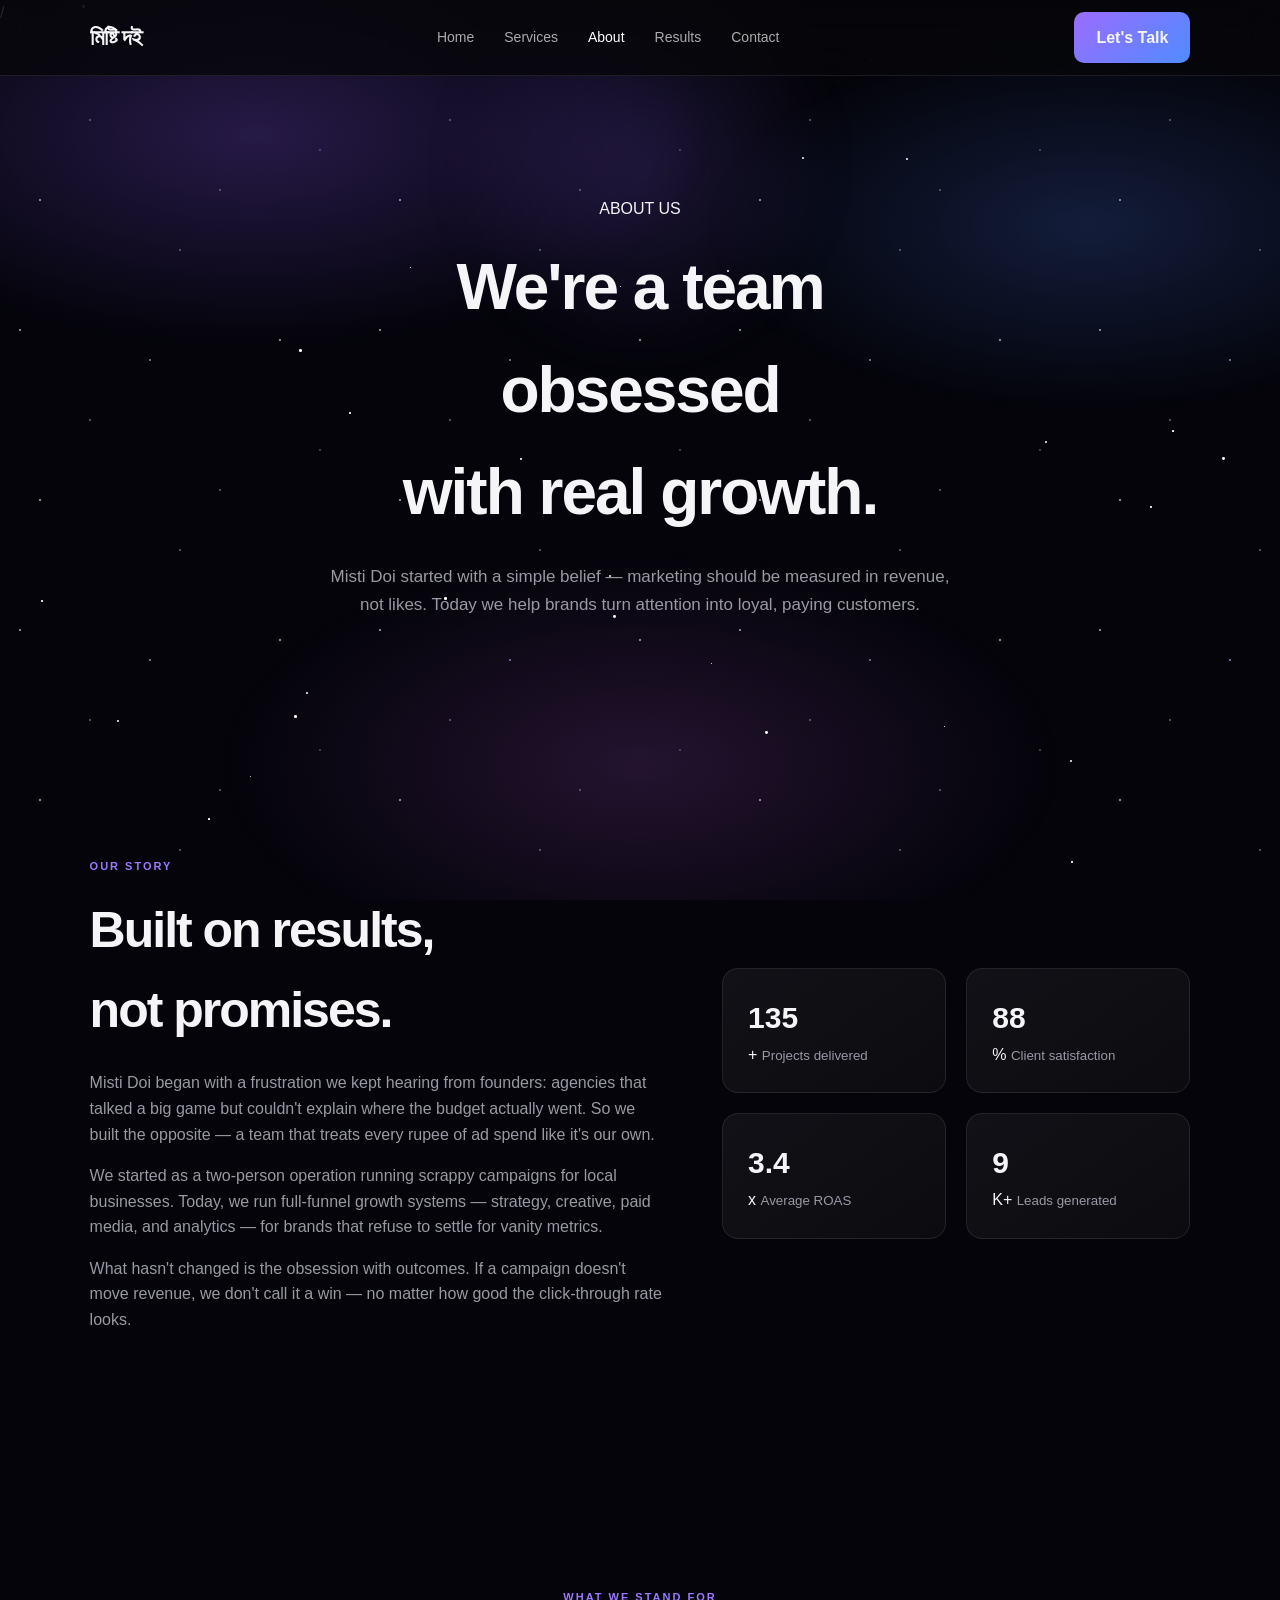
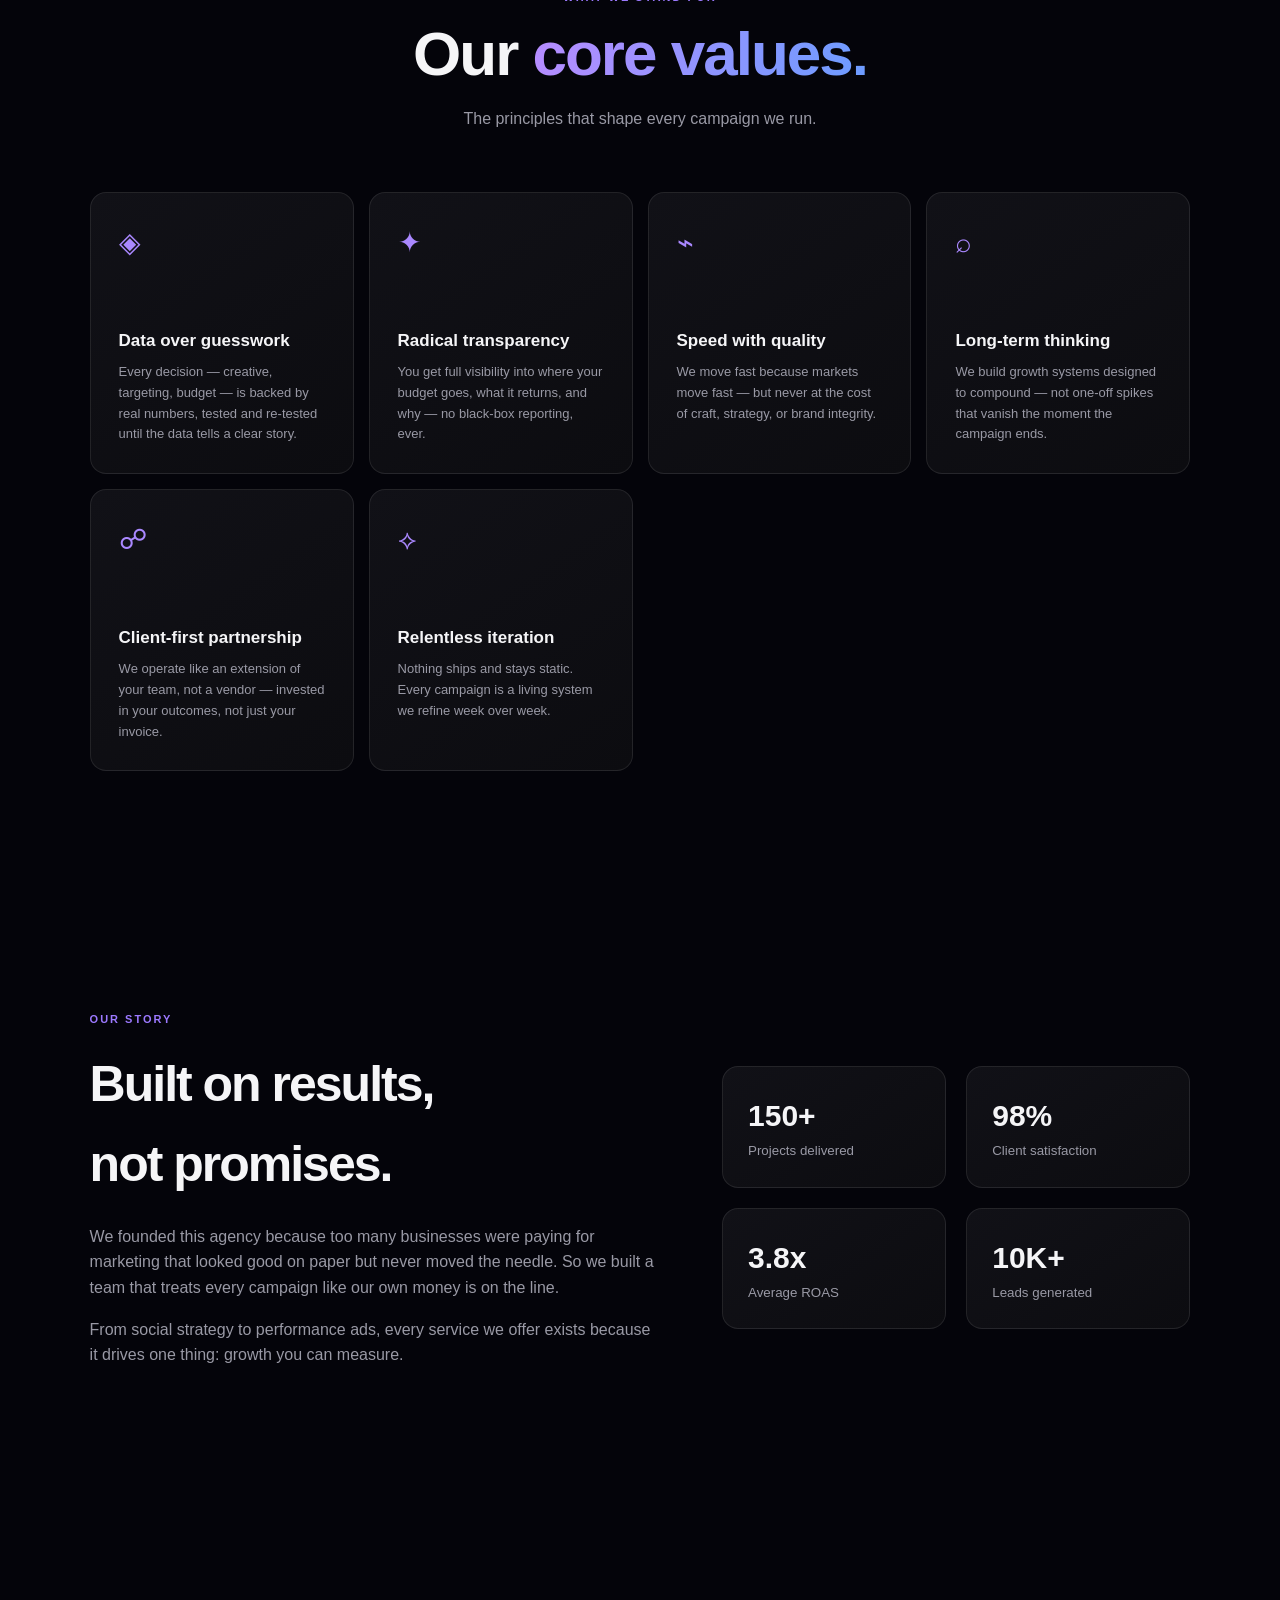
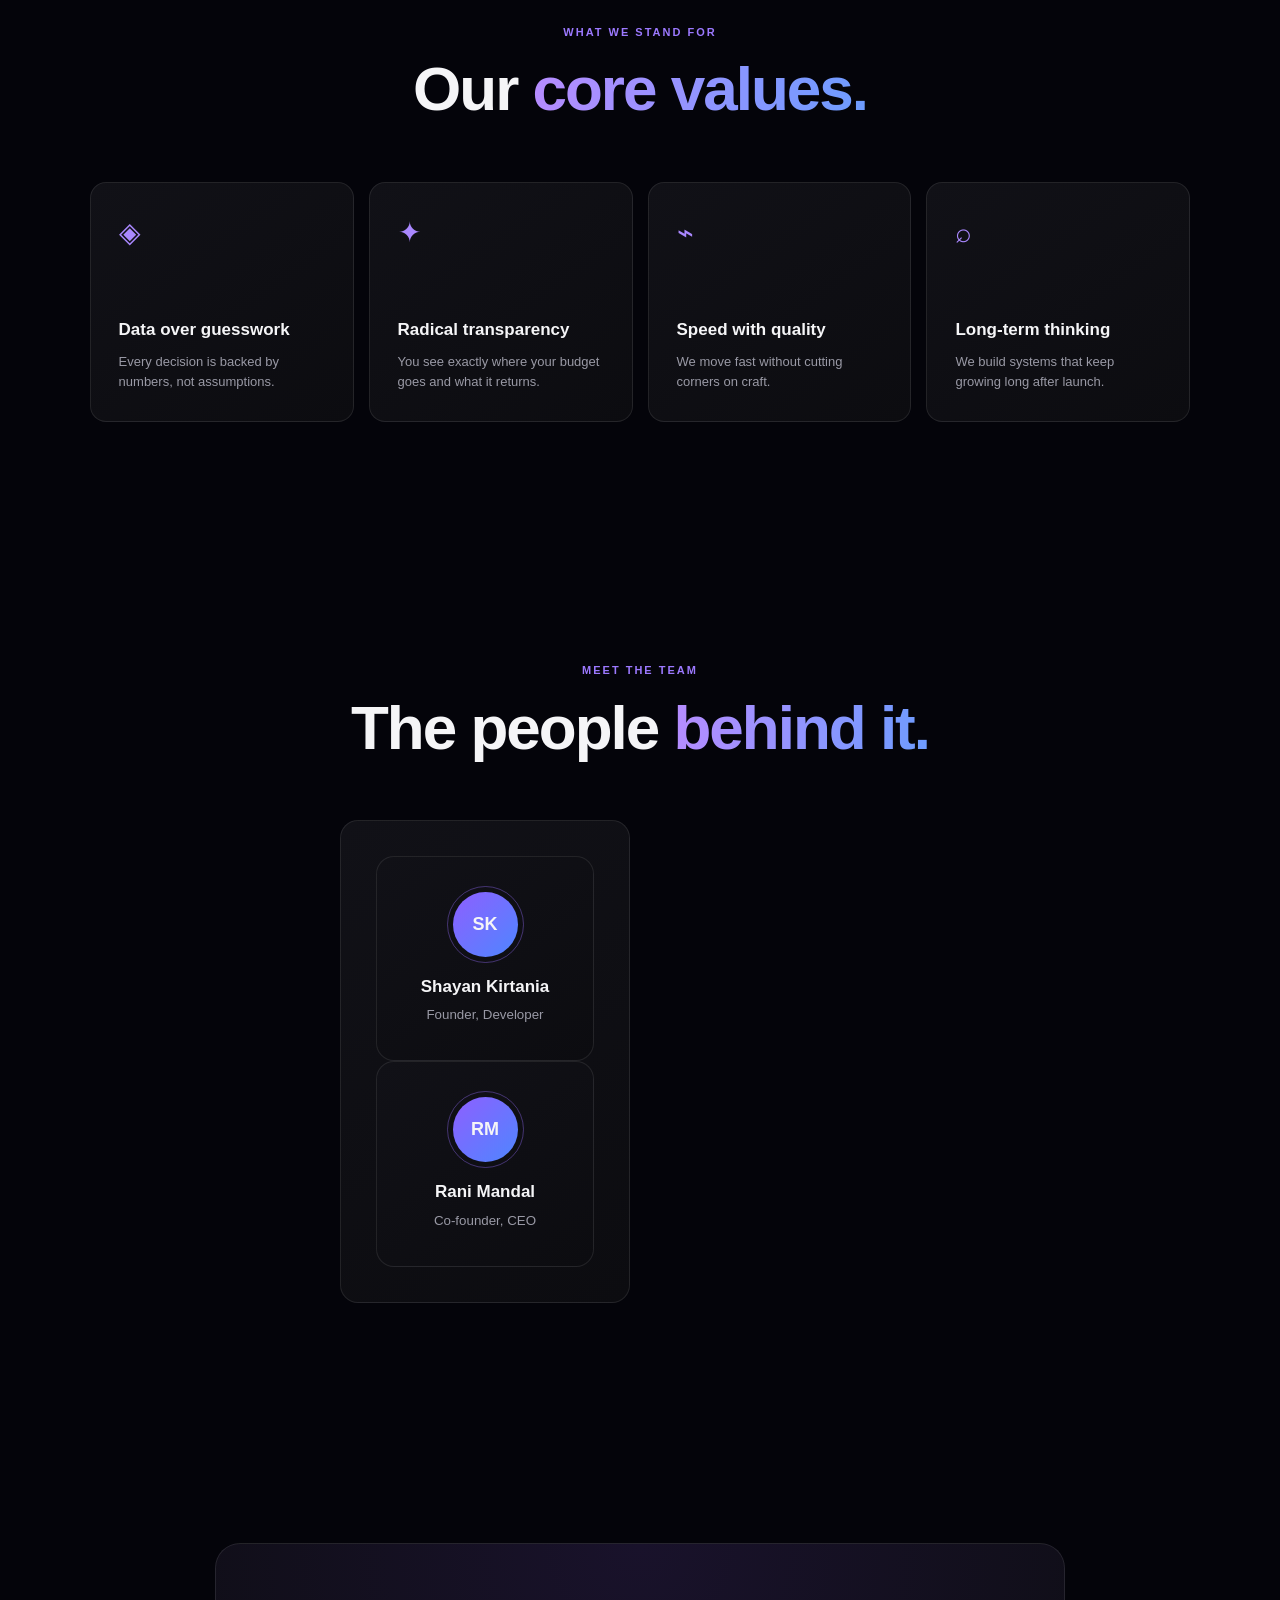
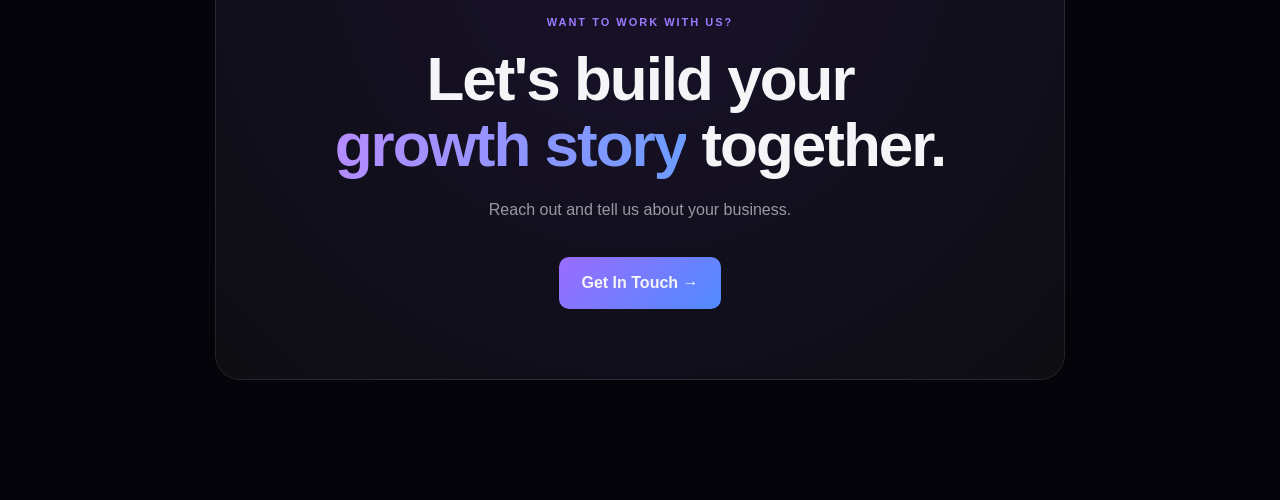
==== commit fffc7ecb: "Optimize animation performance" ====
--- a/about.html
+++ b/about.html
@@ -247,7 +247,7 @@
 
 <script>
 // Twinkling stars
-for (let i = 0; i < 60; i++) {
+for (let i = 0; i < 30; i++) {
     const star = document.createElement("div");
     star.className = "twinkle";
     const size = Math.random() * 2 + 1;
@@ -269,7 +269,7 @@
     document.body.appendChild(star);
     setTimeout(() => star.remove(), 2600);
 }
-setInterval(launchShootingStar, 4000);
+setInterval(launchShootingStar, 7000);
 </script>
 
 <script src="script.js"></script>
--- a/style.css
+++ b/style.css
@@ -572,7 +572,7 @@
   content:"";position:absolute;top:-60px;left:50%;
   transform:translateX(-50%);width:400px;height:400px;
   background:radial-gradient(circle,rgba(140,100,255,.18),transparent 70%);
-  filter:blur(40px);z-index:-1;
+  filter:blur(20px);z-index:-1;
   animation:floatGlow 6s ease-in-out infinite
 }
 @keyframes floatGlow{
@@ -618,8 +618,7 @@
   background:
     radial-gradient(ellipse 60% 40% at 20% 15%,rgba(140,90,255,.25),transparent 60%),
     radial-gradient(ellipse 50% 35% at 85% 25%,rgba(80,130,255,.2),transparent 60%),
-    radial-gradient(ellipse 55% 40% at 50% 85%,rgba(180,90,220,.18),transparent 60%);
-  filter:blur(10px);
+    radial-gradient(ellipse 55% 40% at 50% 85%,rgba(180,90,220,.18),transparent 60%);;
   animation:auroraShift 20s ease-in-out infinite alternate
 }
 
@@ -651,3 +650,13 @@
   85%{opacity:1}
   100%{transform:translate(500px,300px) rotate(-30deg);opacity:0;width:120px}
 }
+.particle,.twinkle,.shooting-star{
+  will-change:transform,opacity
+}
+
+@media (prefers-reduced-motion: reduce){
+  .particle,.twinkle,.shooting-star,body::before,body::after,body.galaxy::before,body.galaxy::after{
+    animation:none!important
+  }
+}
+
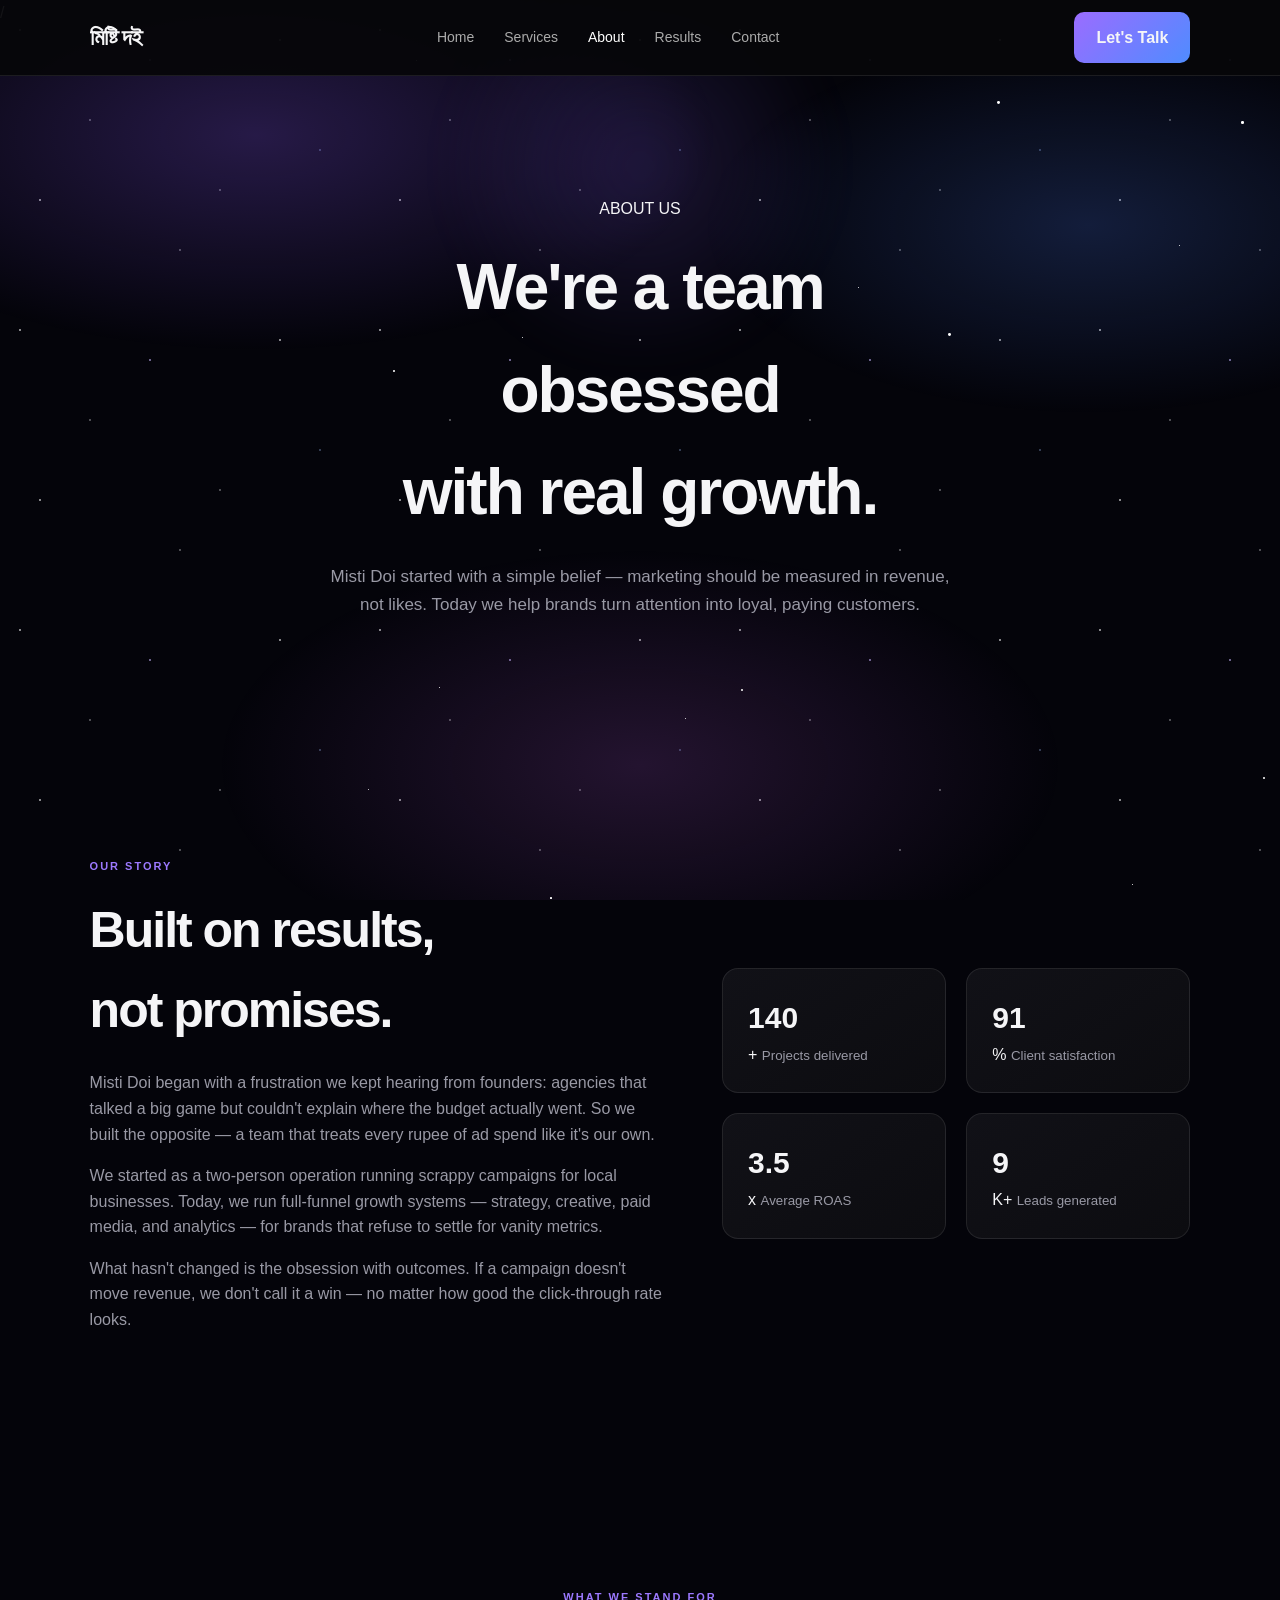
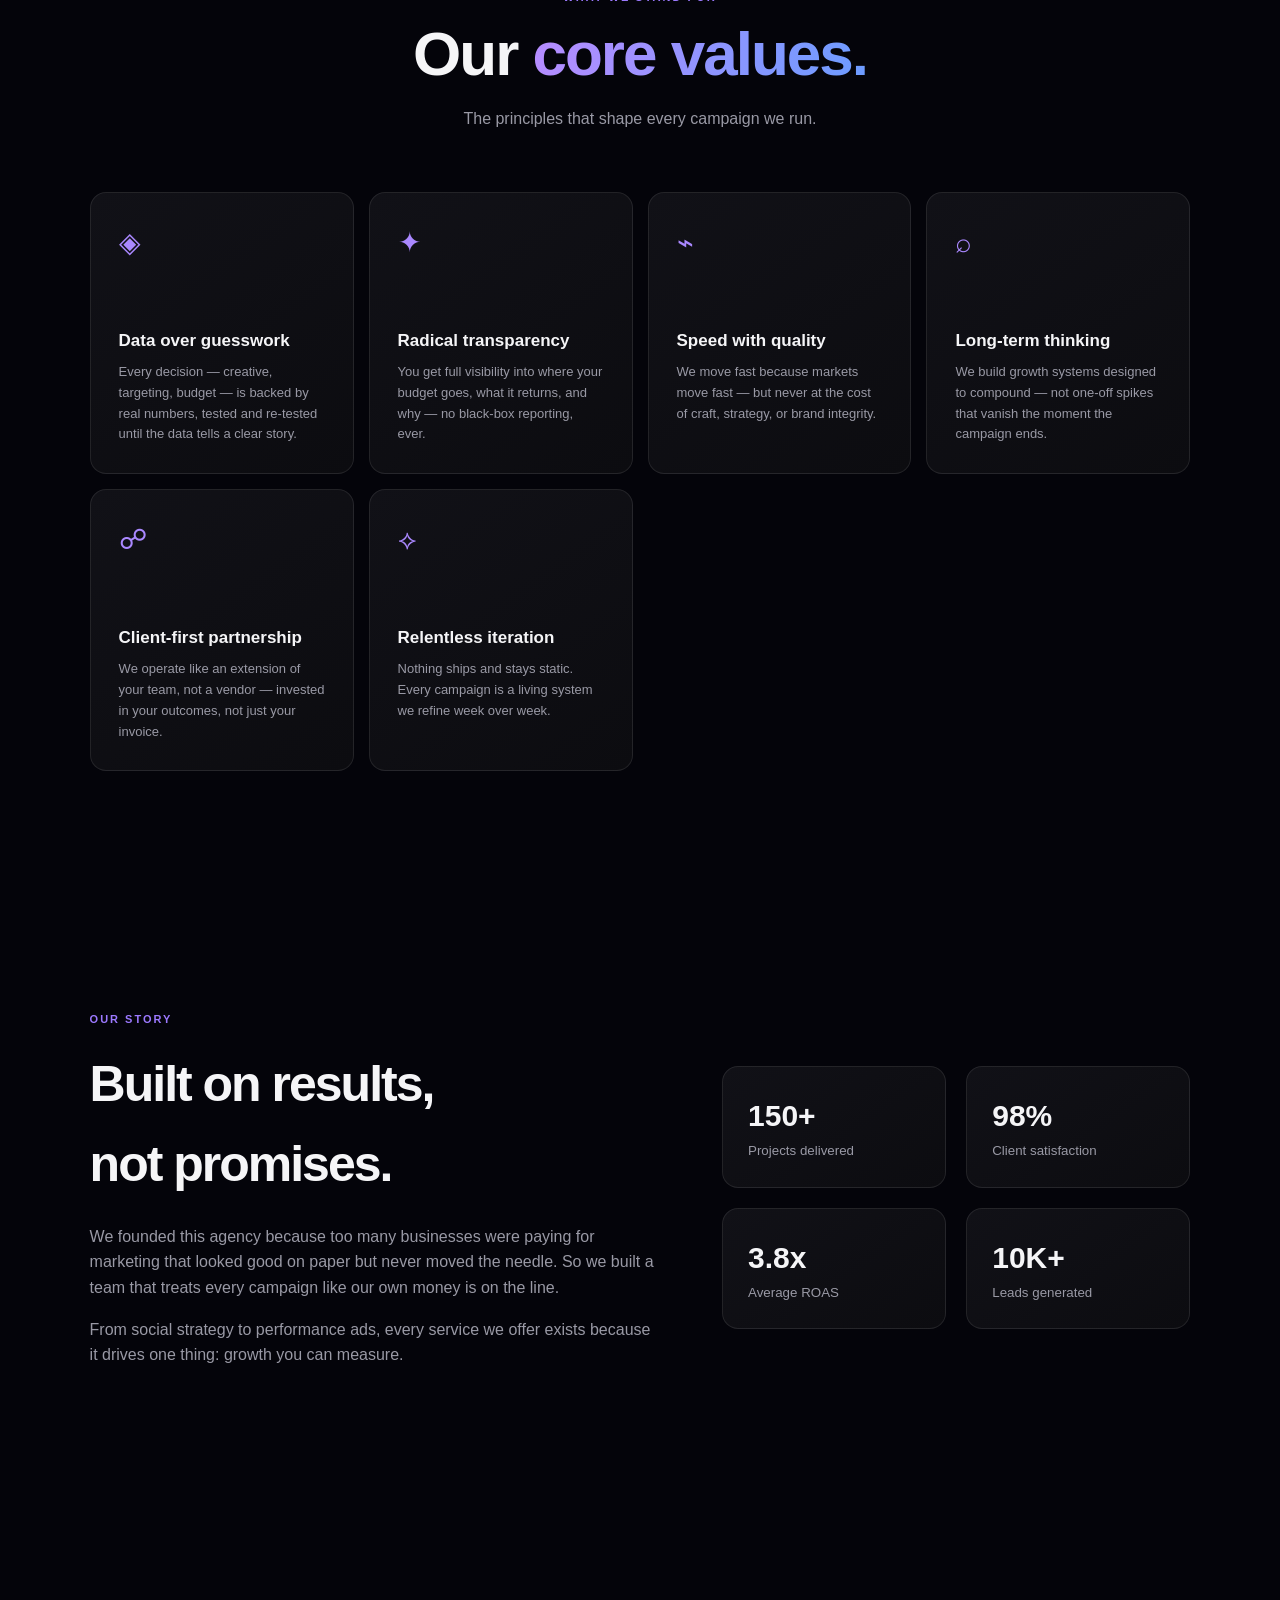
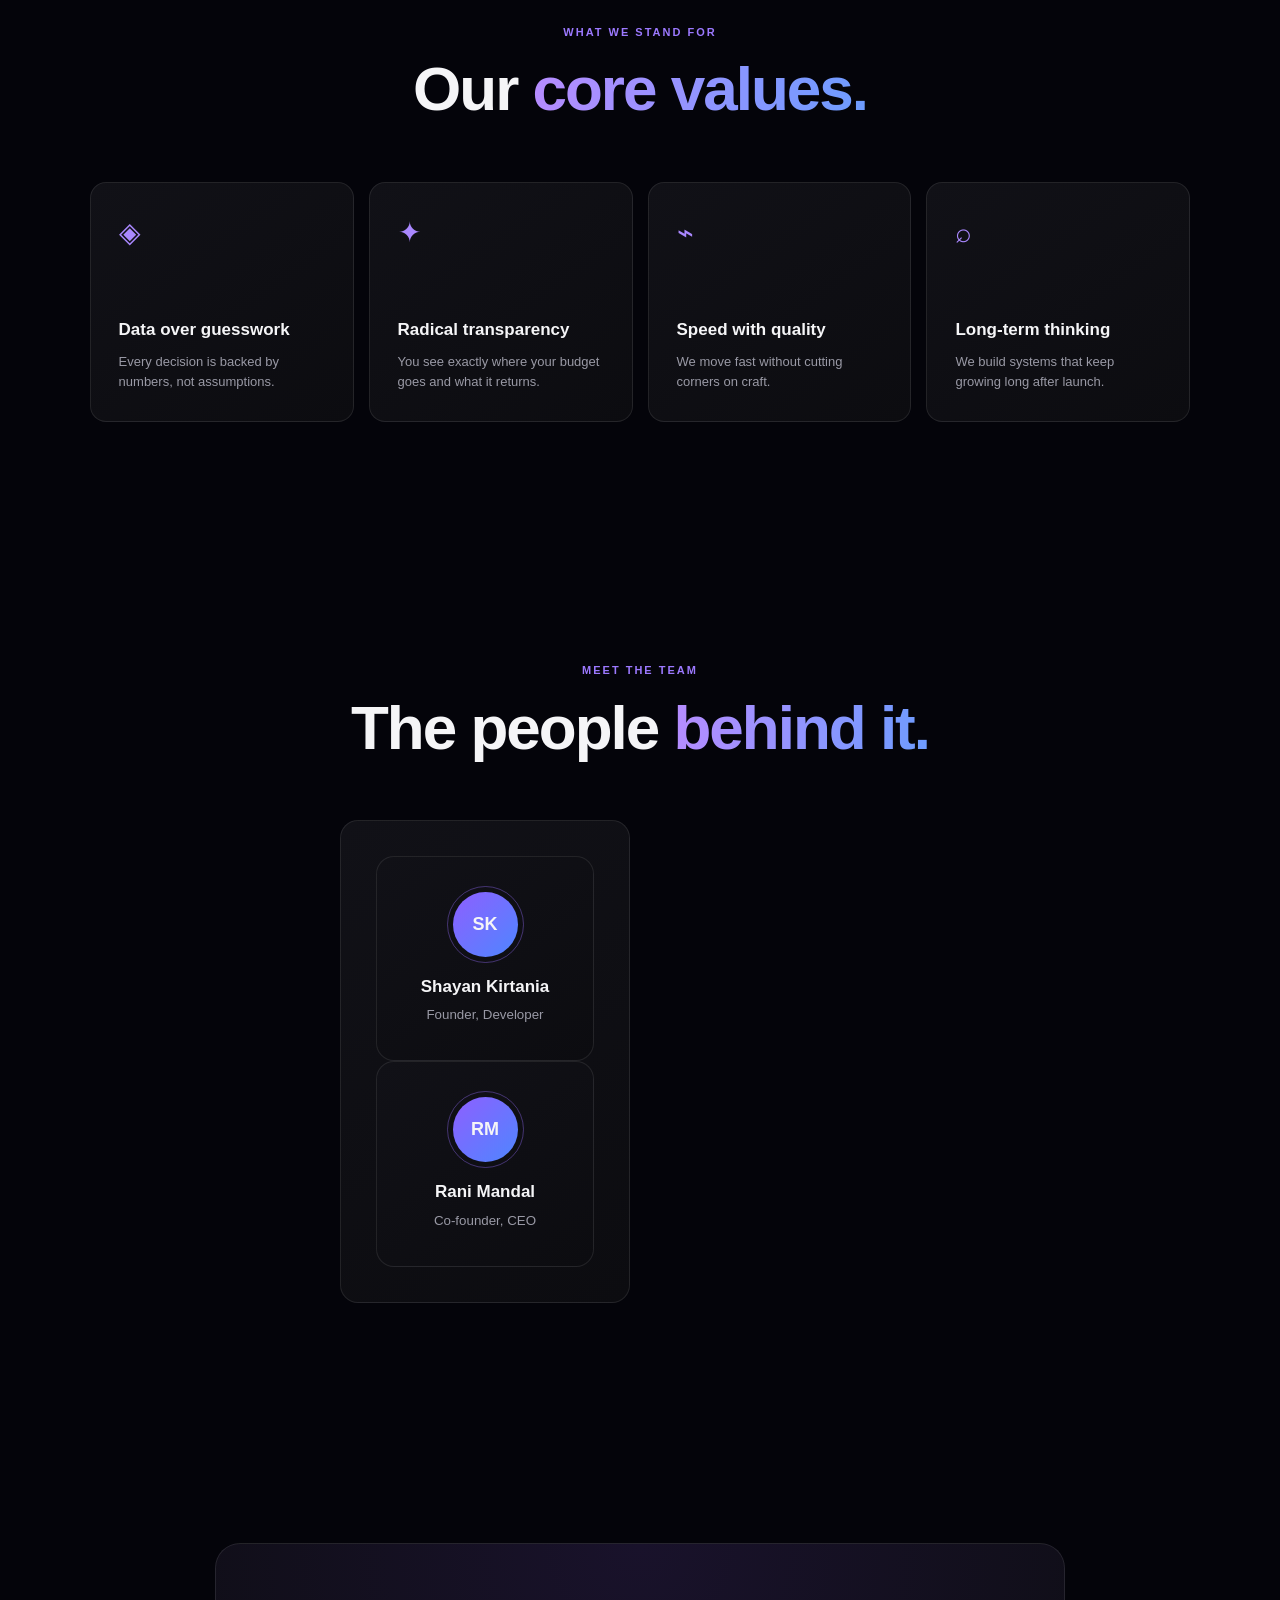
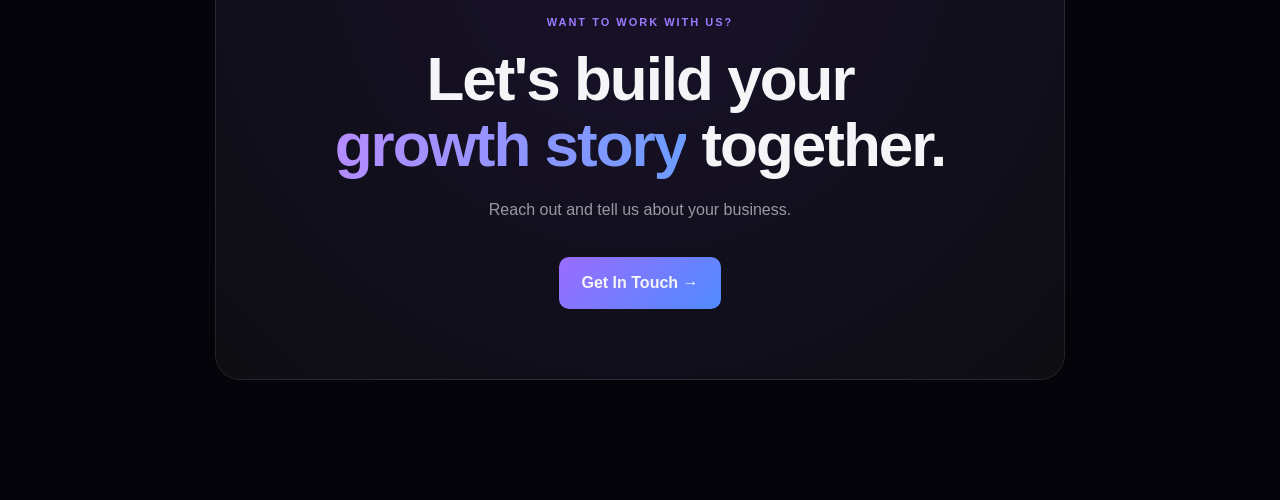
==== commit 459dc5a3: "Further optimize animation performance" ====
--- a/about.html
+++ b/about.html
@@ -247,7 +247,7 @@
 
 <script>
 // Twinkling stars
-for (let i = 0; i < 30; i++) {
+for (let i = 0; i < 15; i++) {
     const star = document.createElement("div");
     star.className = "twinkle";
     const size = Math.random() * 2 + 1;
--- a/style.css
+++ b/style.css
@@ -11,7 +11,6 @@
     linear-gradient(rgba(255,255,255,.025) 1px,transparent 1px),
     linear-gradient(90deg,rgba(255,255,255,.025) 1px,transparent 1px);
   background-size:48px 48px;
-  mask-image:radial-gradient(ellipse 80% 60% at 50% 20%,black 40%,transparent 90%)
 }
 
 body::after{
@@ -43,7 +42,7 @@
 .navbar{
 height:76px;padding:0 7%;display:flex;align-items:center;
 justify-content:space-between;position:fixed;top:0;left:0;right:0;
-z-index:100;background:rgba(7,7,10,.8);backdrop-filter:blur(18px);
+z-index:100;background:rgba(7,7,10,.95);
 border-bottom:1px solid var(--border)
 }
 
@@ -660,3 +659,8 @@
   }
 }
 
+body::before,body::after,body.galaxy::before,body.galaxy::after{
+  transform:translateZ(0)
+}
+
+
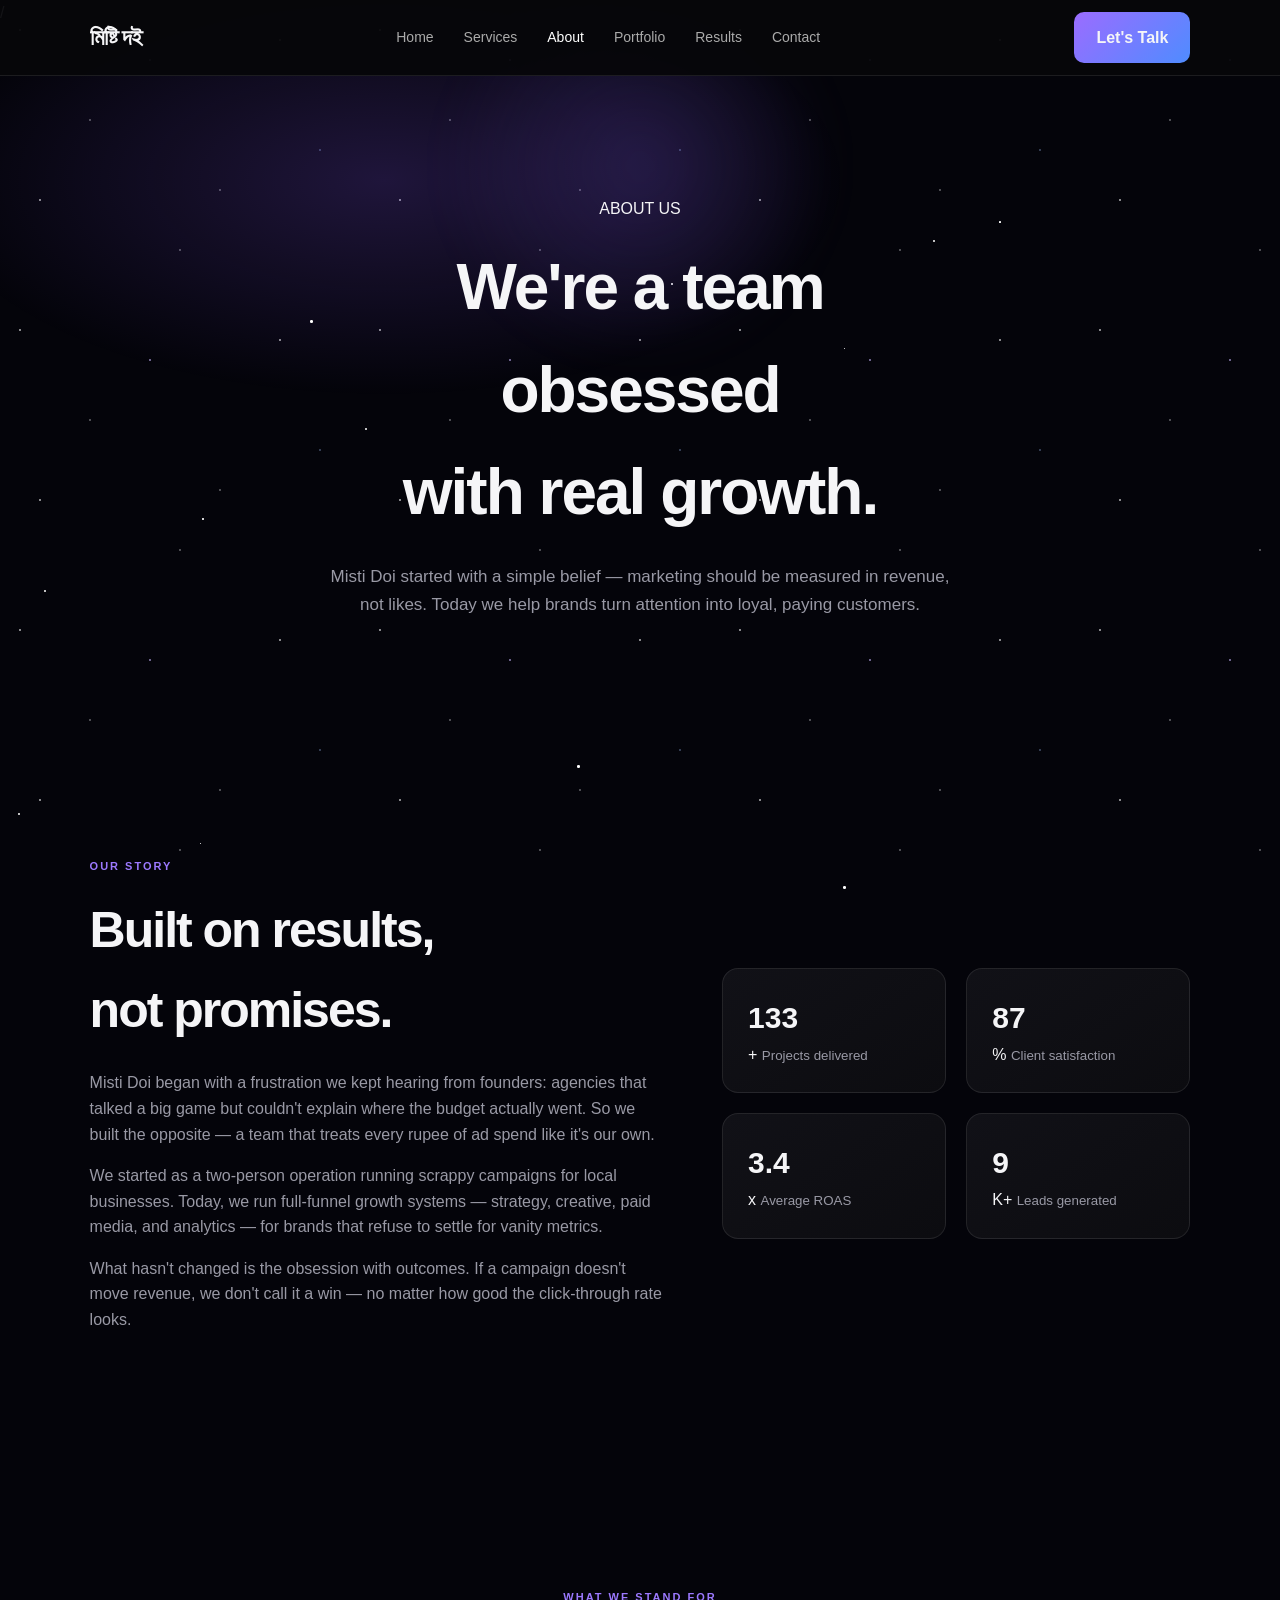
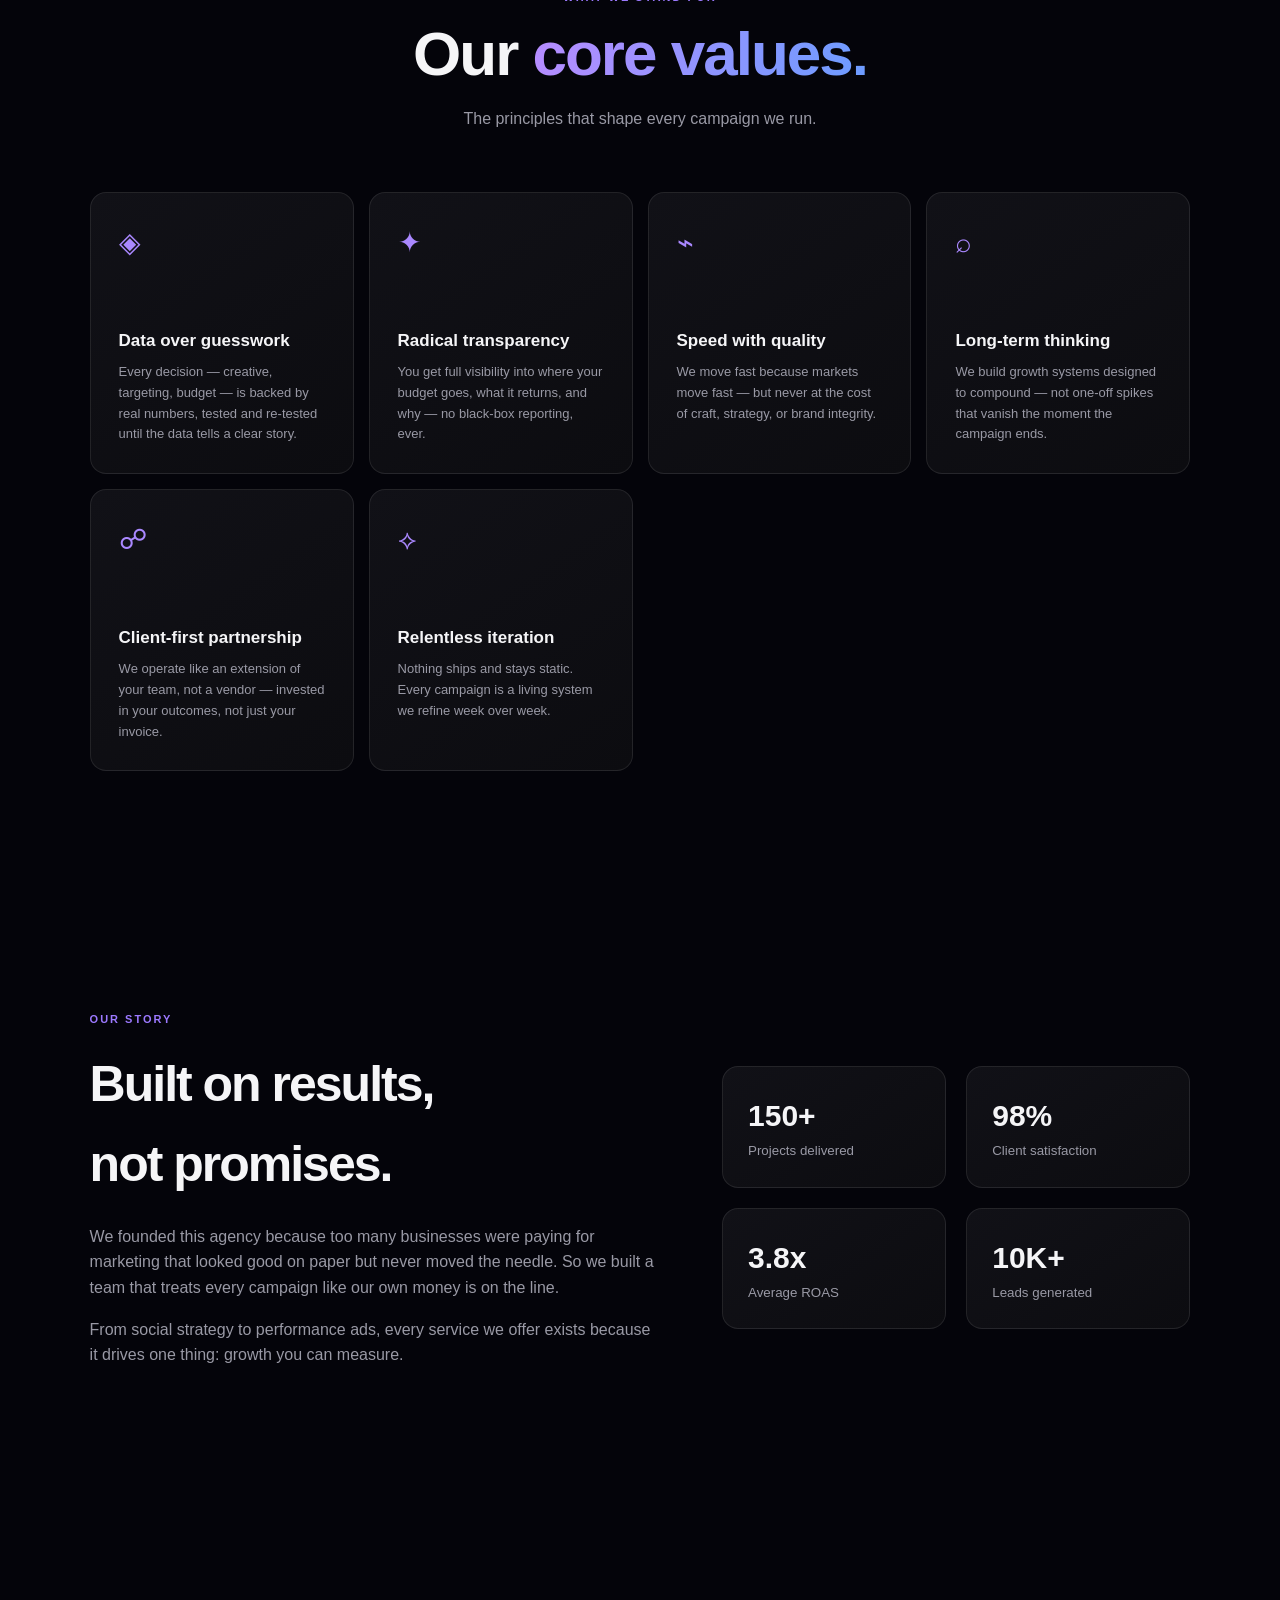
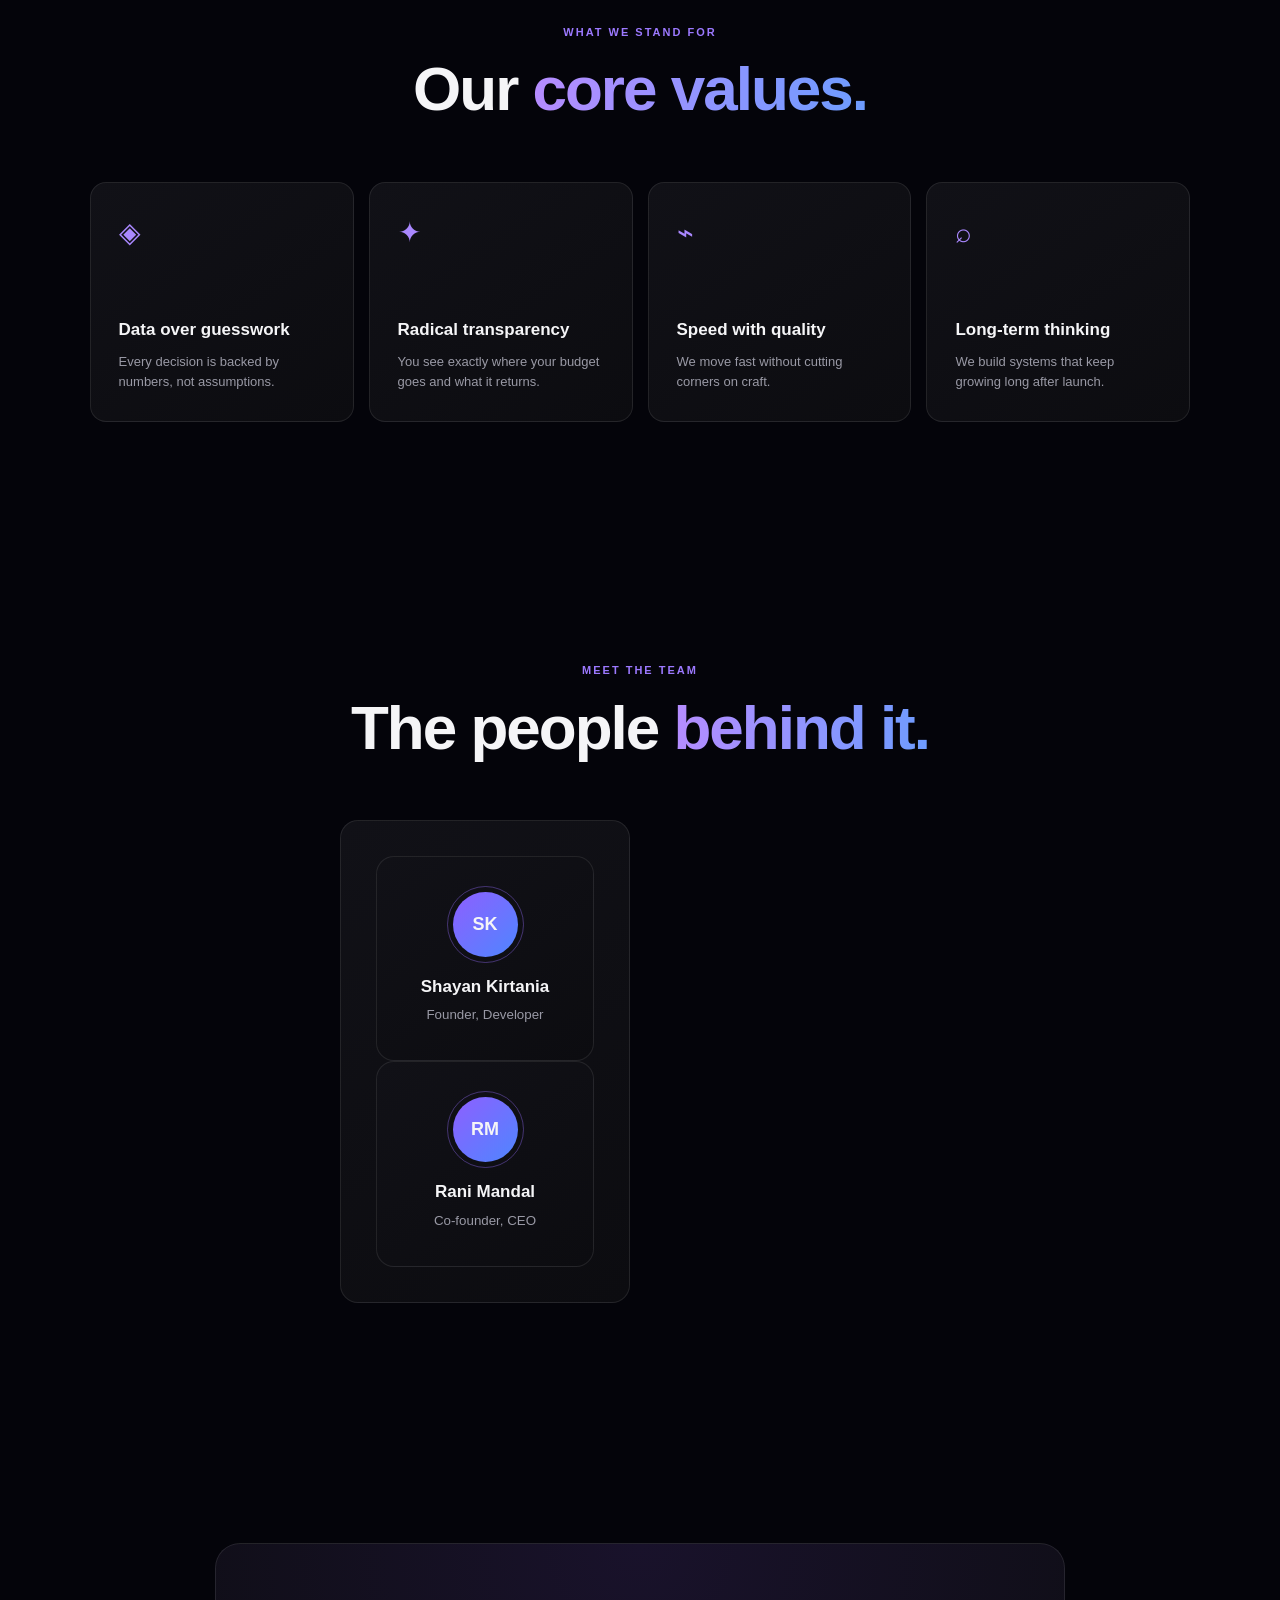
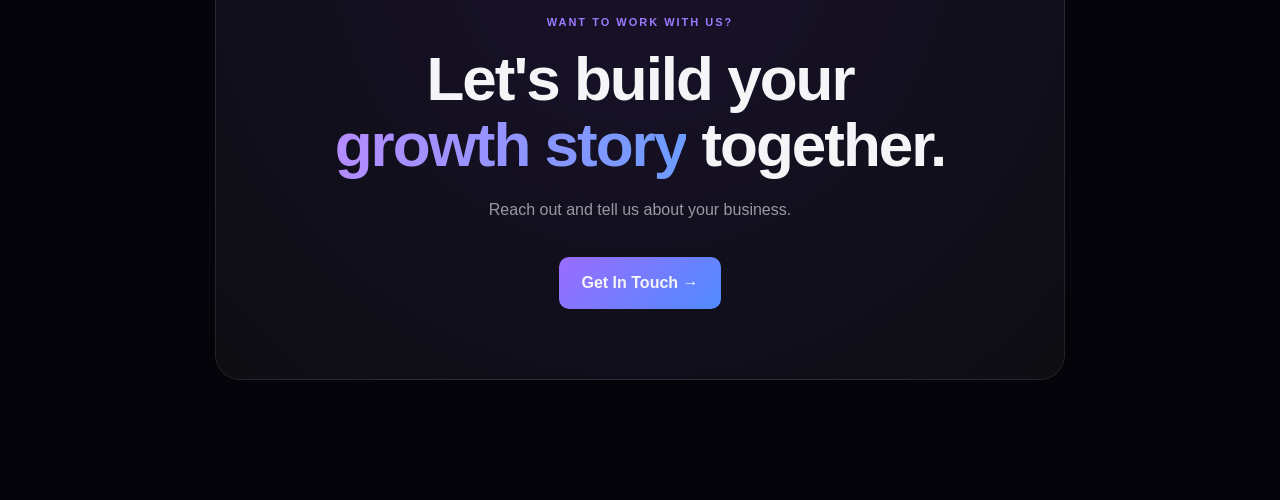
==== commit a009812b: "Style portfolio page and add nav link" ====
--- a/about.html
+++ b/about.html
@@ -17,6 +17,7 @@
         <a href="index.html#home">Home</a>
         <a href="index.html#services">Services</a>
         <a href="about.html" class="active-link">About</a>
+        <a href="portfolio.html">Portfolio</a>
         <a href="index.html#results">Results</a>
         <a href="index.html#contact">Contact</a>
     </nav>
--- a/style.css
+++ b/style.css
@@ -15,11 +15,8 @@
 
 body::after{
   content:"";position:fixed;inset:0;z-index:-3;
-  background:
-    radial-gradient(circle at 15% 20%,rgba(140,90,255,.18),transparent 45%),
-    radial-gradient(circle at 85% 15%,rgba(80,130,255,.15),transparent 45%),
-    radial-gradient(circle at 50% 90%,rgba(130,80,255,.12),transparent 50%);
-  animation:auroraShift 16s ease-in-out infinite alternate
+  background:radial-gradient(circle at 30% 20%,rgba(140,90,255,.15),transparent 55%);
+  animation:auroraShift 20s ease-in-out infinite alternate
 }
 
 @keyframes auroraShift{
@@ -659,8 +656,1615 @@
   }
 }
 
-body::before,body::after,body.galaxy::before,body.galaxy::after{
-  transform:translateZ(0)
-}
-
-
+body.galaxy::after{
+  content:"";position:fixed;inset:0;z-index:-3;
+  background:radial-gradient(ellipse 60% 40% at 30% 20%,rgba(140,90,255,.2),transparent 60%)
+}
+
+
+/* ================================
+   MISTI DOI PORTFOLIO
+================================ */
+
+.portfolio-hero {
+    text-align: center;
+    max-width: 850px;
+    margin: 0 auto;
+    padding: 150px 20px 80px;
+}
+
+.portfolio-hero h1 {
+    font-size: clamp(42px, 7vw, 78px);
+    line-height: 1.05;
+    margin: 20px 0;
+    letter-spacing: -2px;
+}
+
+.portfolio-hero h1 span,
+.portfolio-cta h2 span {
+    display: block;
+    background: linear-gradient(90deg, #b56cff, #ff6bd6);
+    -webkit-background-clip: text;
+    -webkit-text-fill-color: transparent;
+}
+
+.portfolio-hero p {
+    max-width: 650px;
+    margin: 0 auto;
+    color: #aaa;
+    font-size: 18px;
+    line-height: 1.7;
+}
+
+
+/* PORTFOLIO GRID */
+
+.portfolio-grid {
+    width: min(1150px, 92%);
+    margin: 0 auto;
+    display: grid;
+    grid-template-columns: repeat(2, 1fr);
+    gap: 28px;
+    padding-bottom: 100px;
+}
+
+.portfolio-card {
+    background: rgba(255,255,255,0.035);
+    border: 1px solid rgba(255,255,255,0.09);
+    border-radius: 24px;
+    overflow: hidden;
+    transition: transform 0.4s ease, border-color 0.4s ease;
+}
+
+.portfolio-card:hover {
+    transform: translateY(-10px);
+    border-color: rgba(181,108,255,0.5);
+}
+
+
+/* PROJECT VISUAL */
+
+.portfolio-image {
+    height: 260px;
+    position: relative;
+    display: flex;
+    align-items: center;
+    justify-content: center;
+    background:
+        radial-gradient(circle at center,
+        rgba(181,108,255,0.28),
+        transparent 65%);
+    border-bottom: 1px solid rgba(255,255,255,0.08);
+}
+
+.project-number {
+    position: absolute;
+    top: 20px;
+    left: 22px;
+    font-size: 13px;
+    color: #888;
+    letter-spacing: 2px;
+}
+
+.project-icon {
+    font-size: 70px;
+    filter: drop-shadow(0 0 25px rgba(181,108,255,0.4));
+    animation: portfolioFloat 4s ease-in-out infinite;
+}
+
+@keyframes portfolioFloat {
+
+    0%, 100% {
+        transform: translateY(0);
+    }
+
+    50% {
+        transform: translateY(-12px);
+    }
+
+}
+
+
+/* PROJECT CONTENT */
+
+.portfolio-content {
+    padding: 30px;
+}
+
+.project-category {
+    font-size: 11px;
+    letter-spacing: 2px;
+    color: #b56cff;
+    font-weight: 700;
+}
+
+.portfolio-content h2 {
+    font-size: 27px;
+    margin: 12px 0;
+}
+
+.portfolio-content p {
+    color: #999;
+    line-height: 1.7;
+}
+
+
+/* RESULTS */
+
+.project-results {
+    display: grid;
+    grid-template-columns: repeat(3, 1fr);
+    gap: 15px;
+    margin-top: 28px;
+    padding-top: 22px;
+    border-top: 1px solid rgba(255,255,255,0.08);
+}
+
+.project-results div {
+    display: flex;
+    flex-direction: column;
+    gap: 5px;
+}
+
+.project-results strong {
+    font-size: 22px;
+}
+
+.project-results small {
+    color: #888;
+    font-size: 11px;
+}
+
+
+/* CTA */
+
+.portfolio-cta {
+    width: min(1000px, 90%);
+    margin: 20px auto 100px;
+    padding: 80px 30px;
+    text-align: center;
+    border-radius: 30px;
+    background:
+        radial-gradient(circle at center,
+        rgba(181,108,255,0.16),
+        transparent 65%);
+    border: 1px solid rgba(255,255,255,0.08);
+}
+
+.portfolio-cta h2 {
+    font-size: clamp(36px, 6vw, 60px);
+    line-height: 1.1;
+    margin: 20px 0;
+}
+
+.portfolio-cta p {
+    color: #999;
+    max-width: 600px;
+    margin: 0 auto 30px;
+    line-height: 1.7;
+}
+
+
+/* MOBILE */
+
+@media (max-width: 700px) {
+
+    .portfolio-hero {
+        padding: 120px 20px 60px;
+    }
+
+    .portfolio-grid {
+        grid-template-columns: 1fr;
+        width: 92%;
+    }
+
+    .portfolio-image {
+        height: 220px;
+    }
+
+    .portfolio-content {
+        padding: 24px;
+    }
+
+    .portfolio-content h2 {
+        font-size: 23px;
+    }
+
+    .project-results strong {
+        font-size: 18px;
+    }
+
+    .portfolio-cta {
+        padding: 60px 20px;
+    }
+
+}
+
+cat >> style.css <<'EOF'
+
+
+/* =========================================================
+   MISTI DOI — PREMIUM PORTFOLIO UPGRADE
+========================================================= */
+
+.portfolio-header{
+    height:76px;
+    padding:0 7%;
+    display:flex;
+    align-items:center;
+    justify-content:space-between;
+    position:absolute;
+    top:0;
+    left:0;
+    right:0;
+    z-index:100;
+    border-bottom:1px solid var(--border);
+    background:rgba(7,7,10,.72);
+    backdrop-filter:blur(18px);
+}
+
+.portfolio-logo{
+    font-size:23px;
+    font-weight:900;
+    letter-spacing:-1px;
+}
+
+.portfolio-logo span{
+    color:var(--purple);
+}
+
+.portfolio-back{
+    color:#aaa;
+    font-size:13px;
+    transition:.3s;
+}
+
+.portfolio-back:hover{
+    color:white;
+    transform:translateX(-4px);
+}
+
+
+/* HERO */
+
+.premium-portfolio-hero{
+    min-height:760px;
+    padding-top:170px;
+    padding-bottom:100px;
+    position:relative;
+    overflow:hidden;
+}
+
+.portfolio-hero-orb{
+    position:absolute;
+    width:520px;
+    height:520px;
+    left:50%;
+    top:100px;
+    transform:translateX(-50%);
+    background:radial-gradient(
+        circle,
+        rgba(155,108,255,.16),
+        transparent 68%
+    );
+    filter:blur(15px);
+    pointer-events:none;
+}
+
+.premium-portfolio-hero h1{
+    max-width:1000px;
+    margin:24px auto;
+    font-size:clamp(46px,7.5vw,88px);
+    letter-spacing:-4px;
+    line-height:.98;
+    position:relative;
+}
+
+.premium-portfolio-hero h1 span{
+    display:inline;
+    background:linear-gradient(100deg,#b98aff,#6d9cff);
+    -webkit-background-clip:text;
+    -webkit-text-fill-color:transparent;
+}
+
+.portfolio-hero-meta{
+    margin:40px auto 0;
+    display:flex;
+    justify-content:center;
+    align-items:center;
+    flex-wrap:wrap;
+    gap:16px;
+    color:#777;
+    font-size:11px;
+    letter-spacing:1px;
+    text-transform:uppercase;
+}
+
+.portfolio-hero-meta i{
+    width:4px;
+    height:4px;
+    border-radius:50%;
+    background:#7454b8;
+}
+
+
+/* FEATURED */
+
+.featured-project{
+    width:min(1200px,90%);
+    margin:0 auto 130px;
+    display:grid;
+    grid-template-columns:1.15fr .85fr;
+    min-height:570px;
+    border:1px solid var(--border);
+    border-radius:30px;
+    overflow:hidden;
+    background:linear-gradient(
+        145deg,
+        rgba(255,255,255,.055),
+        rgba(255,255,255,.018)
+    );
+}
+
+.featured-visual{
+    min-height:570px;
+    position:relative;
+    display:grid;
+    place-items:center;
+    overflow:hidden;
+    background:
+        radial-gradient(
+            circle at 50% 50%,
+            rgba(128,86,255,.25),
+            transparent 60%
+        );
+}
+
+.featured-grid{
+    position:absolute;
+    inset:0;
+    opacity:.45;
+    background-image:
+        linear-gradient(rgba(255,255,255,.035) 1px,transparent 1px),
+        linear-gradient(90deg,rgba(255,255,255,.035) 1px,transparent 1px);
+    background-size:42px 42px;
+    mask-image:linear-gradient(to bottom,#000,transparent);
+}
+
+.browser-window{
+    width:min(650px,82%);
+    border:1px solid rgba(255,255,255,.13);
+    border-radius:18px;
+    overflow:hidden;
+    background:#0c0c12;
+    box-shadow:0 35px 90px rgba(0,0,0,.6);
+    transform:rotate(-2deg);
+    position:relative;
+    z-index:2;
+    transition:.5s;
+}
+
+.featured-project:hover .browser-window{
+    transform:rotate(0) translateY(-8px);
+}
+
+.browser-top{
+    height:38px;
+    display:flex;
+    align-items:center;
+    gap:6px;
+    padding:0 13px;
+    border-bottom:1px solid var(--border);
+}
+
+.browser-top>span{
+    width:7px;
+    height:7px;
+    border-radius:50%;
+    background:#555;
+}
+
+.browser-address{
+    margin-left:12px;
+    flex:1;
+    text-align:center;
+    color:#666;
+    font-size:9px;
+}
+
+.campaign-preview{
+    min-height:350px;
+    padding:55px;
+    background:
+        radial-gradient(
+            circle at 80% 20%,
+            rgba(124,82,255,.25),
+            transparent 40%
+        ),
+        #101016;
+}
+
+.campaign-label{
+    font-size:9px;
+    letter-spacing:2px;
+    color:#9d79ff;
+}
+
+.campaign-preview h2{
+    margin:22px 0 15px;
+    font-size:clamp(30px,4vw,50px);
+    line-height:1;
+    letter-spacing:-2px;
+}
+
+.campaign-preview h2 span{
+    color:#a980ff;
+}
+
+.campaign-preview p{
+    max-width:350px;
+    color:#888;
+    font-size:12px;
+}
+
+.campaign-button{
+    display:inline-block;
+    margin-top:28px;
+    padding:10px 15px;
+    border:1px solid rgba(255,255,255,.1);
+    border-radius:7px;
+    font-size:10px;
+    color:#bbb;
+}
+
+.floating-result{
+    position:absolute;
+    z-index:4;
+    padding:14px 18px;
+    border:1px solid var(--border);
+    background:#111119;
+    border-radius:12px;
+    box-shadow:0 20px 50px rgba(0,0,0,.5);
+    display:flex;
+    flex-direction:column;
+}
+
+.floating-result strong{
+    font-size:20px;
+}
+
+.floating-result small{
+    color:#777;
+    font-size:9px;
+}
+
+.result-a{
+    top:90px;
+    right:7%;
+}
+
+.result-b{
+    bottom:80px;
+    left:7%;
+}
+
+.featured-content{
+    padding:70px 60px;
+    display:flex;
+    justify-content:center;
+    flex-direction:column;
+}
+
+.featured-content h2{
+    font-size:clamp(38px,5vw,62px);
+    line-height:1;
+    letter-spacing:-3px;
+    margin:18px 0 25px;
+}
+
+.featured-content>p{
+    color:var(--muted);
+    max-width:430px;
+    font-size:15px;
+}
+
+.featured-services{
+    display:flex;
+    flex-wrap:wrap;
+    gap:8px;
+    margin:30px 0;
+}
+
+.featured-services span,
+.project-tags span{
+    padding:7px 10px;
+    border:1px solid var(--border);
+    border-radius:7px;
+    color:#999;
+    font-size:10px;
+}
+
+.case-study-btn{
+    display:inline-flex;
+    width:max-content;
+    align-items:center;
+    gap:10px;
+    color:#b38cff;
+    font-size:12px;
+    font-weight:bold;
+    transition:.3s;
+}
+
+.case-study-btn span{
+    transition:.3s;
+}
+
+.case-study-btn:hover span{
+    transform:translate(4px,-4px);
+}
+
+
+/* WORK HEADING */
+
+.portfolio-work{
+    width:min(1200px,90%);
+    margin:auto;
+}
+
+.portfolio-section-heading{
+    display:flex;
+    justify-content:space-between;
+    align-items:end;
+    gap:50px;
+    margin-bottom:40px;
+}
+
+.portfolio-section-heading h2{
+    font-size:clamp(38px,5vw,62px);
+    line-height:1;
+    letter-spacing:-3px;
+    margin-top:15px;
+}
+
+.portfolio-section-heading h2 span{
+    background:linear-gradient(100deg,#b78cff,#6c9cff);
+    -webkit-background-clip:text;
+    color:transparent;
+}
+
+.portfolio-section-heading>p{
+    max-width:390px;
+    color:var(--muted);
+    font-size:14px;
+}
+
+
+/* FILTERS */
+
+.portfolio-filters{
+    display:flex;
+    gap:8px;
+    flex-wrap:wrap;
+    margin-bottom:30px;
+}
+
+.portfolio-filter{
+    padding:10px 15px;
+    border-radius:30px;
+    border:1px solid var(--border);
+    background:transparent;
+    color:#777;
+    cursor:pointer;
+    font:inherit;
+    font-size:11px;
+    transition:.3s;
+}
+
+.portfolio-filter:hover,
+.portfolio-filter.active{
+    color:white;
+    border-color:rgba(155,108,255,.55);
+    background:rgba(155,108,255,.1);
+}
+
+
+/* PROJECT GRID */
+
+.professional-project-grid{
+    display:grid;
+    grid-template-columns:repeat(2,1fr);
+    gap:25px;
+}
+
+.professional-project{
+    border:1px solid var(--border);
+    border-radius:23px;
+    overflow:hidden;
+    background:linear-gradient(145deg,#111117,#0c0c10);
+    transition:.4s;
+}
+
+.professional-project:hover{
+    transform:translateY(-8px);
+    border-color:rgba(155,108,255,.45);
+    box-shadow:0 25px 70px rgba(0,0,0,.3);
+}
+
+.project-visual{
+    height:330px;
+    position:relative;
+    display:grid;
+    place-items:center;
+    overflow:hidden;
+}
+
+.visual-purple{
+    background:
+        radial-gradient(circle at 30% 30%,rgba(171,112,255,.25),transparent 40%),
+        #0d0c16;
+}
+
+.visual-blue{
+    background:
+        radial-gradient(circle at 70% 30%,rgba(65,126,255,.25),transparent 45%),
+        #080e18;
+}
+
+.visual-pink{
+    background:
+        radial-gradient(circle at 50% 50%,rgba(255,93,190,.2),transparent 50%),
+        #130c13;
+}
+
+.visual-orange{
+    background:
+        radial-gradient(circle at 30% 70%,rgba(255,140,75,.18),transparent 45%),
+        #14100d;
+}
+
+.visual-green{
+    background:
+        radial-gradient(circle at 60% 40%,rgba(70,210,150,.16),transparent 50%),
+        #09100e;
+}
+
+.visual-dark{
+    background:
+        radial-gradient(circle at 50% 40%,rgba(125,92,255,.16),transparent 50%),
+        #08080d;
+}
+
+.visual-label{
+    position:absolute;
+    top:20px;
+    left:22px;
+    color:#777;
+    letter-spacing:2px;
+    font-size:9px;
+}
+
+
+/* ANALYTICS MOCKUP */
+
+.analytics-card{
+    width:65%;
+    padding:25px;
+    border:1px solid rgba(255,255,255,.1);
+    background:#11111a;
+    border-radius:16px;
+    box-shadow:0 25px 70px rgba(0,0,0,.5);
+    transform:rotate(-4deg);
+    transition:.5s;
+}
+
+.professional-project:hover .analytics-card{
+    transform:rotate(0) scale(1.03);
+}
+
+.analytics-card small{
+    color:#666;
+    font-size:8px;
+}
+
+.analytics-card>strong{
+    display:block;
+    margin-top:15px;
+    font-size:24px;
+}
+
+.fake-chart{
+    height:100px;
+    margin-top:20px;
+    display:flex;
+    align-items:end;
+    gap:8px;
+}
+
+.fake-chart span{
+    flex:1;
+    border-radius:4px 4px 0 0;
+    background:linear-gradient(to top,#6044c5,#aa80ff);
+}
+
+.fake-chart span:nth-child(1){height:35%}
+.fake-chart span:nth-child(2){height:48%}
+.fake-chart span:nth-child(3){height:42%}
+.fake-chart span:nth-child(4){height:65%}
+.fake-chart span:nth-child(5){height:55%}
+.fake-chart span:nth-child(6){height:78%}
+.fake-chart span:nth-child(7){height:95%}
+
+.chart-footer{
+    display:flex;
+    justify-content:space-between;
+    border-top:1px solid var(--border);
+    padding-top:12px;
+    margin-top:12px;
+    color:#777;
+    font-size:9px;
+}
+
+.chart-footer b{
+    color:#80dda5;
+}
+
+
+/* PHONE */
+
+.social-phone{
+    width:190px;
+    height:310px;
+    border:5px solid #242633;
+    border-radius:28px;
+    background:#0d1018;
+    box-shadow:0 30px 70px rgba(0,0,0,.55);
+    overflow:hidden;
+    transform:rotate(5deg);
+    transition:.5s;
+}
+
+.professional-project:hover .social-phone{
+    transform:rotate(0) translateY(-8px);
+}
+
+.phone-top{
+    height:35px;
+    display:grid;
+    place-items:center;
+    font-size:7px;
+    letter-spacing:2px;
+    color:#777;
+}
+
+.social-post{
+    height:215px;
+    padding:22px;
+    display:flex;
+    flex-direction:column;
+    justify-content:center;
+    background:
+        linear-gradient(
+            145deg,
+            rgba(90,130,255,.18),
+            rgba(160,90,255,.08)
+        );
+}
+
+.post-circle{
+    width:40px;
+    height:40px;
+    border-radius:50%;
+    border:1px solid rgba(255,255,255,.3);
+    margin-bottom:25px;
+}
+
+.social-post strong{
+    font-size:18px;
+    line-height:1;
+    letter-spacing:-1px;
+}
+
+.social-post small{
+    margin-top:15px;
+    color:#777;
+    font-size:8px;
+}
+
+.social-bottom{
+    display:flex;
+    justify-content:space-around;
+    padding:14px;
+    color:#666;
+}
+
+
+/* WEBSITE */
+
+.web-mockup{
+    width:76%;
+    min-height:230px;
+    background:#f0eef5;
+    color:#16141b;
+    padding:20px;
+    box-shadow:0 30px 70px rgba(0,0,0,.45);
+    transform:rotate(-3deg);
+    transition:.5s;
+}
+
+.professional-project:hover .web-mockup{
+    transform:rotate(0) scale(1.03);
+}
+
+.web-nav{
+    display:flex;
+    justify-content:space-between;
+    font-size:8px;
+}
+
+.web-nav span{
+    font-size:6px;
+    letter-spacing:1px;
+}
+
+.web-copy{
+    margin-top:50px;
+    max-width:230px;
+}
+
+.web-copy small{
+    font-size:6px;
+    letter-spacing:2px;
+}
+
+.web-copy strong{
+    display:block;
+    font-size:25px;
+    line-height:1;
+    letter-spacing:-1px;
+    margin-top:12px;
+}
+
+.web-line{
+    width:70px;
+    height:3px;
+    margin-top:20px;
+    background:#7350c8;
+}
+
+
+/* CREATIVE POSTER */
+
+.creative-poster{
+    width:200px;
+    height:275px;
+    padding:20px;
+    display:flex;
+    flex-direction:column;
+    justify-content:space-between;
+    background:#e6d8ff;
+    color:#151018;
+    box-shadow:0 30px 70px rgba(0,0,0,.5);
+    transform:rotate(5deg);
+    transition:.5s;
+}
+
+.professional-project:hover .creative-poster{
+    transform:rotate(0) scale(1.04);
+}
+
+.creative-poster small{
+    font-size:7px;
+    letter-spacing:1px;
+}
+
+.creative-poster strong{
+    font-size:28px;
+    line-height:.88;
+    letter-spacing:-2px;
+}
+
+.creative-poster>span{
+    font-size:8px;
+    letter-spacing:3px;
+}
+
+
+/* SEO */
+
+.seo-dashboard{
+    width:65%;
+    padding:28px;
+    border:1px solid rgba(255,255,255,.1);
+    border-radius:15px;
+    background:#101714;
+    box-shadow:0 30px 70px rgba(0,0,0,.45);
+}
+
+.seo-title{
+    color:#668c7c;
+    font-size:8px;
+    letter-spacing:2px;
+}
+
+.seo-number{
+    margin:18px 0;
+    font-size:38px;
+    letter-spacing:-2px;
+}
+
+.seo-bars{
+    display:flex;
+    align-items:end;
+    height:100px;
+    gap:10px;
+}
+
+.seo-bars span{
+    flex:1;
+    background:linear-gradient(to top,#27795a,#78d6a7);
+    border-radius:4px 4px 0 0;
+}
+
+.seo-bars span:nth-child(1){height:30%}
+.seo-bars span:nth-child(2){height:48%}
+.seo-bars span:nth-child(3){height:70%}
+.seo-bars span:nth-child(4){height:92%}
+
+
+/* REELS */
+
+.reels-stack{
+    position:relative;
+    width:220px;
+    height:270px;
+}
+
+.reel-card{
+    position:absolute;
+    width:170px;
+    height:230px;
+    border:1px solid rgba(255,255,255,.1);
+    border-radius:16px;
+    display:flex;
+    align-items:center;
+    justify-content:center;
+    font-size:11px;
+    letter-spacing:3px;
+}
+
+.reel-back{
+    left:0;
+    top:20px;
+    background:#11111a;
+    transform:rotate(-12deg);
+    color:#555;
+}
+
+.reel-middle{
+    left:25px;
+    top:10px;
+    background:#17131f;
+    transform:rotate(-5deg);
+    color:#777;
+}
+
+.reel-front{
+    left:45px;
+    top:0;
+    padding:20px;
+    align-items:flex-start;
+    flex-direction:column;
+    justify-content:space-between;
+    background:
+        linear-gradient(
+            145deg,
+            #171220,
+            #0c0c12
+        );
+    box-shadow:0 30px 70px rgba(0,0,0,.5);
+    transition:.5s;
+}
+
+.professional-project:hover .reel-front{
+    transform:translateY(-8px) rotate(2deg);
+}
+
+.reel-front small{
+    color:#777;
+    font-size:7px;
+}
+
+.reel-front strong{
+    font-size:27px;
+    line-height:.9;
+    letter-spacing:-1px;
+}
+
+.reel-front span{
+    width:35px;
+    height:35px;
+    border:1px solid var(--border);
+    border-radius:50%;
+    display:grid;
+    place-items:center;
+    font-size:10px;
+}
+
+
+/* PROJECT CONTENT */
+
+.professional-project-content{
+    padding:30px;
+}
+
+.professional-project-content h3{
+    font-size:24px;
+    letter-spacing:-1px;
+    margin:10px 0;
+}
+
+.professional-project-content>p{
+    color:#888;
+    font-size:13px;
+    line-height:1.7;
+    max-width:500px;
+}
+
+.project-tags{
+    display:flex;
+    flex-wrap:wrap;
+    gap:7px;
+    margin:22px 0;
+}
+
+.professional-project-content>a{
+    display:inline-flex;
+    gap:8px;
+    color:#ae8aff;
+    font-size:11px;
+    font-weight:bold;
+}
+
+.professional-project-content>a span{
+    transition:.3s;
+}
+
+.professional-project-content>a:hover span{
+    transform:translate(4px,-4px);
+}
+
+
+/* PROCESS */
+
+.portfolio-process{
+    width:min(1200px,90%);
+    margin:150px auto 0;
+}
+
+.centered-heading{
+    display:block;
+    text-align:center;
+}
+
+.centered-heading h2{
+    margin-top:15px;
+}
+
+.process-grid{
+    margin-top:60px;
+    display:grid;
+    grid-template-columns:repeat(4,1fr);
+    border-top:1px solid var(--border);
+    border-bottom:1px solid var(--border);
+}
+
+.process-step{
+    padding:35px 25px;
+    border-right:1px solid var(--border);
+}
+
+.process-step:last-child{
+    border-right:0;
+}
+
+.process-step>span{
+    color:#7453bc;
+    font-size:10px;
+    letter-spacing:2px;
+}
+
+.process-step h3{
+    margin:22px 0 10px;
+    font-size:20px;
+}
+
+.process-step p{
+    color:#777;
+    font-size:12px;
+}
+
+
+/* CTA */
+
+.premium-portfolio-cta{
+    position:relative;
+    overflow:hidden;
+    margin-top:150px;
+}
+
+.premium-portfolio-cta::before{
+    content:"";
+    position:absolute;
+    width:450px;
+    height:450px;
+    left:50%;
+    top:50%;
+    transform:translate(-50%,-50%);
+    background:radial-gradient(
+        circle,
+        rgba(143,95,255,.16),
+        transparent 68%
+    );
+    pointer-events:none;
+}
+
+.premium-portfolio-cta>*{
+    position:relative;
+}
+
+.premium-portfolio-cta h2{
+    max-width:800px;
+    margin:20px auto;
+}
+
+.premium-portfolio-cta h2 span{
+    display:block;
+}
+
+
+/* REVEAL */
+
+.reveal{
+    opacity:0;
+    transform:translateY(35px);
+    transition:
+        opacity .8s ease,
+        transform .8s ease;
+}
+
+.reveal.show{
+    opacity:1;
+    transform:translateY(0);
+}
+
+
+/* MOBILE */
+
+@media(max-width:900px){
+
+    .portfolio-header{
+        padding:0 5%;
+    }
+
+    .premium-portfolio-hero{
+        min-height:650px;
+        padding-top:140px;
+    }
+
+    .premium-portfolio-hero h1{
+        letter-spacing:-2px;
+    }
+
+    .featured-project{
+        grid-template-columns:1fr;
+    }
+
+    .featured-content{
+        padding:50px 35px;
+    }
+
+    .featured-visual{
+        min-height:480px;
+    }
+
+    .portfolio-section-heading{
+        display:block;
+    }
+
+    .portfolio-section-heading>p{
+        margin-top:20px;
+    }
+
+    .professional-project-grid{
+        grid-template-columns:1fr;
+    }
+
+    .process-grid{
+        grid-template-columns:repeat(2,1fr);
+    }
+
+    .process-step:nth-child(2){
+        border-right:0;
+    }
+
+    .process-step:nth-child(-n+2){
+        border-bottom:1px solid var(--border);
+    }
+
+}
+
+
+@media(max-width:600px){
+
+    .portfolio-header{
+        height:68px;
+    }
+
+    .portfolio-logo{
+        font-size:19px;
+    }
+
+    .portfolio-back{
+        font-size:11px;
+    }
+
+    .premium-portfolio-hero{
+        min-height:620px;
+        padding:120px 20px 70px;
+    }
+
+    .premium-portfolio-hero h1{
+        font-size:44px;
+        letter-spacing:-2px;
+    }
+
+    .portfolio-hero-meta{
+        gap:9px;
+        font-size:8px;
+    }
+
+    .featured-project,
+    .portfolio-work,
+    .portfolio-process{
+        width:92%;
+    }
+
+    .featured-visual{
+        min-height:360px;
+    }
+
+    .browser-window{
+        width:88%;
+    }
+
+    .campaign-preview{
+        padding:30px;
+        min-height:270px;
+    }
+
+    .campaign-preview h2{
+        font-size:32px;
+    }
+
+    .floating-result{
+        padding:10px 12px;
+    }
+
+    .result-a{
+        top:40px;
+        right:4%;
+    }
+
+    .result-b{
+        bottom:35px;
+        left:4%;
+    }
+
+    .featured-content{
+        padding:40px 25px;
+    }
+
+    .featured-content h2{
+        font-size:42px;
+    }
+
+    .project-visual{
+        height:280px;
+    }
+
+    .professional-project-content{
+        padding:24px;
+    }
+
+    .professional-project-content h3{
+        font-size:21px;
+    }
+
+    .process-grid{
+        grid-template-columns:1fr;
+    }
+
+    .process-step,
+    .process-step:nth-child(2){
+        border-right:0;
+        border-bottom:1px solid var(--border);
+    }
+
+    .process-step:last-child{
+        border-bottom:0;
+    }
+
+    .premium-portfolio-cta{
+        margin-top:100px;
+        margin-bottom:60px;
+        padding:60px 20px;
+    }
+
+    .premium-portfolio-cta h2{
+        font-size:38px;
+        letter-spacing:-2px;
+    }
+
+}
+
+@media(prefers-reduced-motion:reduce){
+
+    .reveal,
+    .professional-project,
+    .browser-window,
+    .analytics-card,
+    .social-phone,
+    .web-mockup,
+    .creative-poster,
+    .reel-front{
+        transition:none!important;
+    }
+
+}
+EOF
+/* ===== PORTFOLIO HEADER ===== */
+.portfolio-header{
+  height:76px;padding:0 7%;display:flex;align-items:center;
+  justify-content:space-between;position:sticky;top:0;
+  background:rgba(7,7,10,.95);z-index:100;border-bottom:1px solid var(--border)
+}
+.portfolio-logo{font-size:22px;font-weight:900}
+.portfolio-logo span{color:var(--purple)}
+.portfolio-back{
+  color:#bbb;font-size:14px;padding:10px 18px;border:1px solid var(--border);
+  border-radius:9px;transition:.3s
+}
+.portfolio-back:hover{color:white;border-color:rgba(150,110,255,.5)}
+
+/* ===== PORTFOLIO HERO ===== */
+.premium-portfolio-hero{
+  position:relative;padding:100px 7% 80px;max-width:900px;overflow:hidden
+}
+.portfolio-hero-orb{
+  position:absolute;top:-100px;right:-100px;width:350px;height:350px;
+  border-radius:50%;background:radial-gradient(circle,rgba(140,90,255,.2),transparent 70%);
+  z-index:-1
+}
+.premium-portfolio-hero h1{
+  font-size:clamp(34px,5.5vw,58px);line-height:1.1;letter-spacing:-2px;margin:15px 0 20px
+}
+.premium-portfolio-hero>p{color:var(--muted);font-size:17px;max-width:600px}
+.portfolio-hero-meta{
+  display:flex;align-items:center;gap:14px;margin-top:30px;
+  color:#999;font-size:13px;flex-wrap:wrap
+}
+.portfolio-hero-meta i{width:4px;height:4px;background:#666;border-radius:50%}
+
+/* ===== FEATURED PROJECT ===== */
+.featured-project{
+  display:grid;grid-template-columns:1.1fr .9fr;gap:50px;
+  align-items:center;padding:60px 7%
+}
+.featured-visual{position:relative;min-height:400px;display:flex;align-items:center;justify-content:center}
+.featured-grid{
+  position:absolute;inset:0;
+  background-image:linear-gradient(rgba(255,255,255,.03) 1px,transparent 1px),
+    linear-gradient(90deg,rgba(255,255,255,.03) 1px,transparent 1px);
+  background-size:30px 30px
+}
+.browser-window{
+  width:100%;max-width:420px;border:1px solid var(--border);border-radius:16px;
+  overflow:hidden;background:#0e0e14;z-index:2;box-shadow:0 30px 70px rgba(0,0,0,.5)
+}
+.browser-top{
+  display:flex;align-items:center;gap:6px;padding:12px 16px;
+  background:#141420;border-bottom:1px solid var(--border)
+}
+.browser-top span{width:9px;height:9px;border-radius:50%;background:#444}
+.browser-address{
+  margin-left:10px;font-size:11px;color:#777;background:#0a0a0f;
+  padding:5px 12px;border-radius:6px
+}
+.campaign-preview{padding:40px 28px;text-align:center}
+.campaign-label{color:var(--purple);font-size:11px;letter-spacing:2px;font-weight:bold;margin-bottom:14px}
+.campaign-preview h2{font-size:28px;line-height:1.2;letter-spacing:-1px;margin-bottom:12px}
+.campaign-preview p{color:var(--muted);font-size:13px;margin-bottom:20px}
+.campaign-button{
+  display:inline-block;background:linear-gradient(135deg,var(--purple),var(--blue));
+  padding:12px 20px;border-radius:9px;font-size:13px;font-weight:bold
+}
+.floating-result{
+  position:absolute;background:#15151d;border:1px solid var(--border);
+  padding:14px 18px;border-radius:12px;text-align:center;z-index:3;
+  box-shadow:0 15px 40px rgba(0,0,0,.4)
+}
+.result-a{top:10px;left:-10px}
+.result-b{bottom:10px;right:-10px}
+.floating-result strong{display:block;font-size:20px;color:var(--purple)}
+.floating-result small{color:var(--muted);font-size:11px}
+
+.featured-content .project-category{color:var(--purple);font-size:12px;letter-spacing:1px;font-weight:bold}
+.featured-content h2{font-size:clamp(28px,4vw,42px);margin:12px 0 16px;letter-spacing:-1px}
+.featured-content>p{color:var(--muted);margin-bottom:22px}
+.featured-services{display:flex;flex-wrap:wrap;gap:10px;margin-bottom:26px}
+.featured-services span{
+  padding:8px 14px;border:1px solid var(--border);border-radius:20px;
+  font-size:12px;color:#ccc
+}
+.case-study-btn{
+  display:inline-flex;align-items:center;gap:8px;color:white;font-weight:bold;font-size:14px
+}
+.case-study-btn span{transition:.3s}
+.case-study-btn:hover span{transform:translate(3px,-3px)}
+
+/* ===== PORTFOLIO WORK / FILTERS ===== */
+.portfolio-work{padding:60px 7%}
+.portfolio-section-heading{margin-bottom:40px}
+.centered-heading{text-align:center;max-width:600px;margin:0 auto 40px}
+.portfolio-section-heading h2{font-size:clamp(30px,4.5vw,46px);letter-spacing:-1px;margin-top:8px}
+
+.portfolio-filters{display:flex;gap:10px;flex-wrap:wrap;margin-bottom:40px}
+.portfolio-filter{
+  padding:10px 18px;border:1px solid var(--border);border-radius:30px;
+  background:transparent;color:#aaa;font-size:13px;cursor:pointer;transition:.3s
+}
+.portfolio-filter.active,.portfolio-filter:hover{
+  background:linear-gradient(135deg,var(--purple),var(--blue));color:white;border-color:transparent
+}
+
+.professional-project-grid{
+  display:grid;grid-template-columns:repeat(2,1fr);gap:24px
+}
+.professional-project{
+  border:1px solid var(--border);border-radius:18px;overflow:hidden;
+  background:linear-gradient(145deg,#111117,#0c0c10);transition:.35s
+}
+.professional-project:hover{transform:translateY(-6px);border-color:rgba(150,110,255,.4)}
+
+.project-visual{
+  height:220px;display:flex;align-items:center;justify-content:center;
+  position:relative;padding:20px
+}
+.visual-purple{background:linear-gradient(145deg,#241a3d,#150f26)}
+.visual-blue{background:linear-gradient(145deg,#151d3d,#0e1326)}
+.visual-pink{background:linear-gradient(145deg,#3a1a30,#22101f)}
+.visual-orange{background:linear-gradient(145deg,#3a2410,#22150a)}
+.visual-green{background:linear-gradient(145deg,#123322,#0a1f16)}
+.visual-dark{background:linear-gradient(145deg,#1a1a22,#101014)}
+
+.visual-label{
+  position:absolute;top:16px;left:16px;font-size:10px;letter-spacing:1.5px;
+  color:rgba(255,255,255,.5);font-weight:bold
+}
+
+.analytics-card{
+  background:rgba(10,10,15,.6);border:1px solid rgba(255,255,255,.08);
+  border-radius:12px;padding:16px;width:200px
+}
+.analytics-card small{color:#999;font-size:9px;letter-spacing:1px}
+.analytics-card strong{display:block;font-size:18px;margin:6px 0 12px}
+.fake-chart{display:flex;align-items:end;gap:4px;height:40px}
+.fake-chart span{
+  flex:1;background:linear-gradient(to top,#8a5fff,#c8a8ff);border-radius:2px 2px 0 0
+}
+.fake-chart span:nth-child(1){height:30%}
+.fake-chart span:nth-child(2){height:50%}
+.fake-chart span:nth-child(3){height:40%}
+.fake-chart span:nth-child(4){height:65%}
+.fake-chart span:nth-child(5){height:55%}
+.fake-chart span:nth-child(6){height:80%}
+.fake-chart span:nth-child(7){height:95%}
+.chart-footer{display:flex;justify-content:space-between;margin-top:10px;font-size:11px;color:#999}
+
+.social-phone{
+  width:150px;background:#0a0a0f;border:1px solid rgba(255,255,255,.1);
+  border-radius:20px;padding:14px;text-align:center
+}
+.phone-top{font-size:9px;letter-spacing:1px;color:#888;margin-bottom:12px}
+.social-post{padding:16px 0}
+.post-circle{
+  width:34px;height:34px;border-radius:50%;margin:0 auto 12px;
+  background:linear-gradient(135deg,var(--blue),var(--purple))
+}
+.social-post strong{display:block;font-size:13px;line-height:1.3}
+.social-post small{color:#888;font-size:9px;display:block;margin-top:8px}
+.social-bottom{display:flex;justify-content:space-around;color:#888;font-size:13px;margin-top:10px}
+
+.web-mockup{width:100%;max-width:220px}
+.web-nav{display:flex;justify-content:space-between;font-size:10px;color:#aaa;margin-bottom:16px}
+.web-copy small{color:var(--purple);font-size:9px;letter-spacing:1px}
+.web-copy strong{display:block;font-size:16px;line-height:1.3;margin:8px 0 10px}
+.web-line{width:40px;height:3px;background:linear-gradient(90deg,var(--purple),var(--blue));border-radius:2px}
+
+.creative-poster{text-align:center}
+.creative-poster small{color:#ffa96b;font-size:9px;letter-spacing:1px}
+.creative-poster strong{
+  display:block;font-size:22px;line-height:1.1;margin:12px 0;letter-spacing:-1px
+}
+.creative-poster span{font-size:10px;color:#888;letter-spacing:2px}
+
+.seo-dashboard{text-align:center}
+.seo-title{font-size:10px;letter-spacing:1.5px;color:#7ee4a5;margin-bottom:10px}
+.seo-number{font-size:28px;font-weight:900;color:#7ee4a5;margin-bottom:14px}
+.seo-bars{display:flex;gap:5px;justify-content:center;align-items:end;height:35px}
+.seo-bars span{width:8px;background:linear-gradient(to top,#2d8a5f,#7ee4a5);border-radius:2px}
+.seo-bars span:nth-child(1){height:40%}
+.seo-bars span:nth-child(2){height:70%}
+.seo-bars span:nth-child(3){height:55%}
+.seo-bars span:nth-child(4){height:90%}
+
+.reels-stack{position:relative;width:120px;height:170px}
+.reel-card{
+  position:absolute;width:110px;height:160px;border-radius:14px;
+  display:flex;align-items:center;justify-content:center;
+  font-size:11px;font-weight:bold;color:rgba(255,255,255,.4)
+}
+.reel-back{background:#1c1c26;transform:rotate(-8deg);top:5px;left:-5px}
+.reel-middle{background:#232330;transform:rotate(4deg);top:0;right:-5px}
+.reel-front{
+  background:#0a0a10;border:1px solid rgba(255,255,255,.1);z-index:2;
+  flex-direction:column;padding:14px;text-align:center;color:white
+}
+.reel-front small{color:#888;font-size:8px;letter-spacing:1px;margin-bottom:8px}
+.reel-front strong{font-size:15px;line-height:1.2}
+.reel-front span{margin-top:8px;font-size:16px}
+
+.professional-project-content{padding:24px}
+.professional-project-content .project-category{
+  color:var(--purple);font-size:11px;font-weight:bold;letter-spacing:1px
+}
+.professional-project-content h3{font-size:19px;margin:10px 0 8px}
+.professional-project-content p{color:var(--muted);font-size:13px;margin-bottom:16px}
+.project-tags{display:flex;flex-wrap:wrap;gap:8px;margin-bottom:18px}
+.project-tags span{
+  background:rgba(255,255,255,.05);padding:5px 11px;border-radius:15px;
+  font-size:11px;color:#bbb
+}
+.professional-project-content a{
+  color:white;font-weight:bold;font-size:13px;display:inline-flex;gap:6px
+}
+
+/* ===== PROCESS ===== */
+.portfolio-process{padding:70px 7%}
+.process-grid{display:grid;grid-template-columns:repeat(4,1fr);gap:20px}
+.process-step{
+  padding:26px;border:1px solid var(--border);border-radius:14px;
+  background:linear-gradient(145deg,#111117,#0c0c10)
+}
+.process-step span{
+  display:block;font-size:26px;font-weight:900;color:rgba(150,110,255,.4);margin-bottom:12px
+}
+.process-step h3{font-size:17px;margin-bottom:6px}
+.process-step p{color:var(--muted);font-size:13px}
+
+/* ===== PORTFOLIO CTA ===== */
+.premium-portfolio-cta{
+  text-align:center;padding:90px 7%;max-width:750px;margin:0 auto
+}
+.premium-portfolio-cta h2{font-size:clamp(30px,4.5vw,46px);letter-spacing:-1px;margin:14px 0 18px}
+.premium-portfolio-cta>p{color:var(--muted);margin-bottom:26px}
+
+@media(max-width:900px){
+  .featured-project{grid-template-columns:1fr}
+  .professional-project-grid{grid-template-columns:1fr}
+  .process-grid{grid-template-columns:repeat(2,1fr)}
+}
+@media(max-width:600px){
+  .process-grid{grid-template-columns:1fr}
+  .portfolio-hero-meta{gap:8px}
+}
